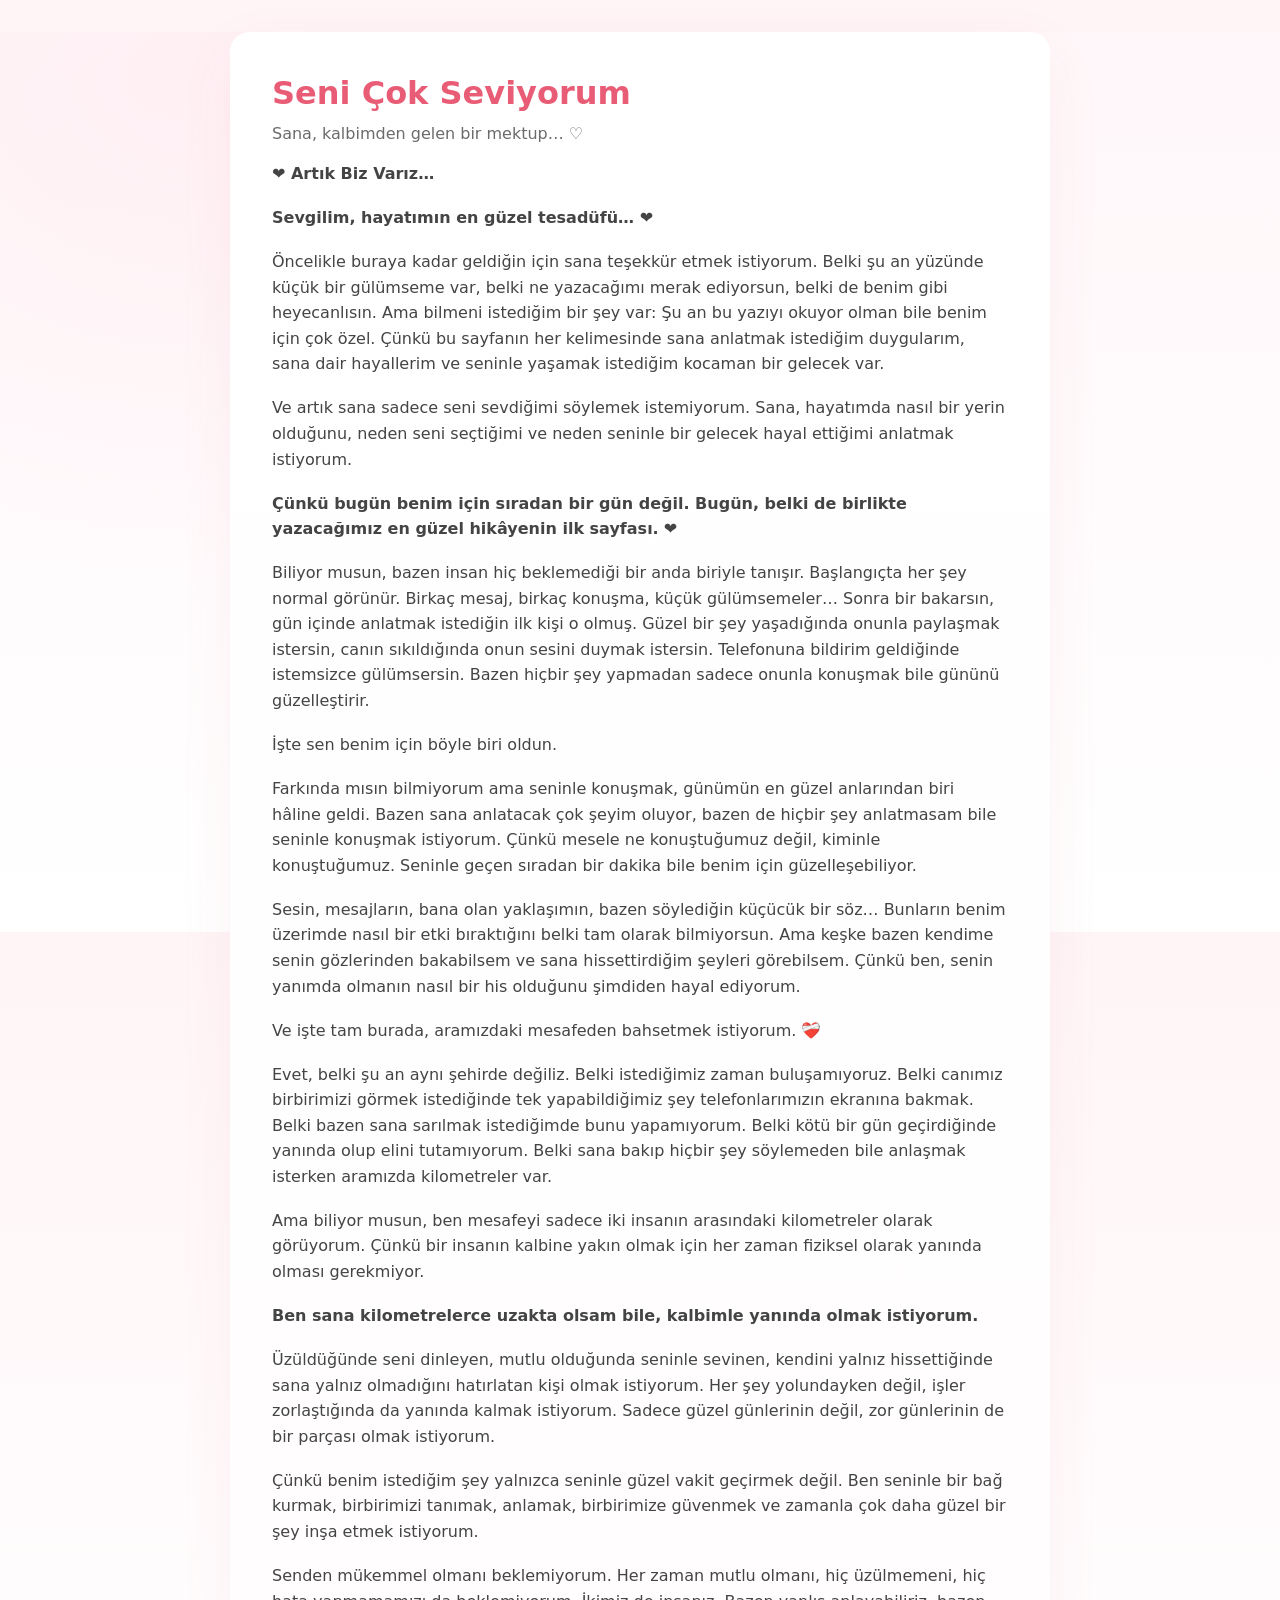
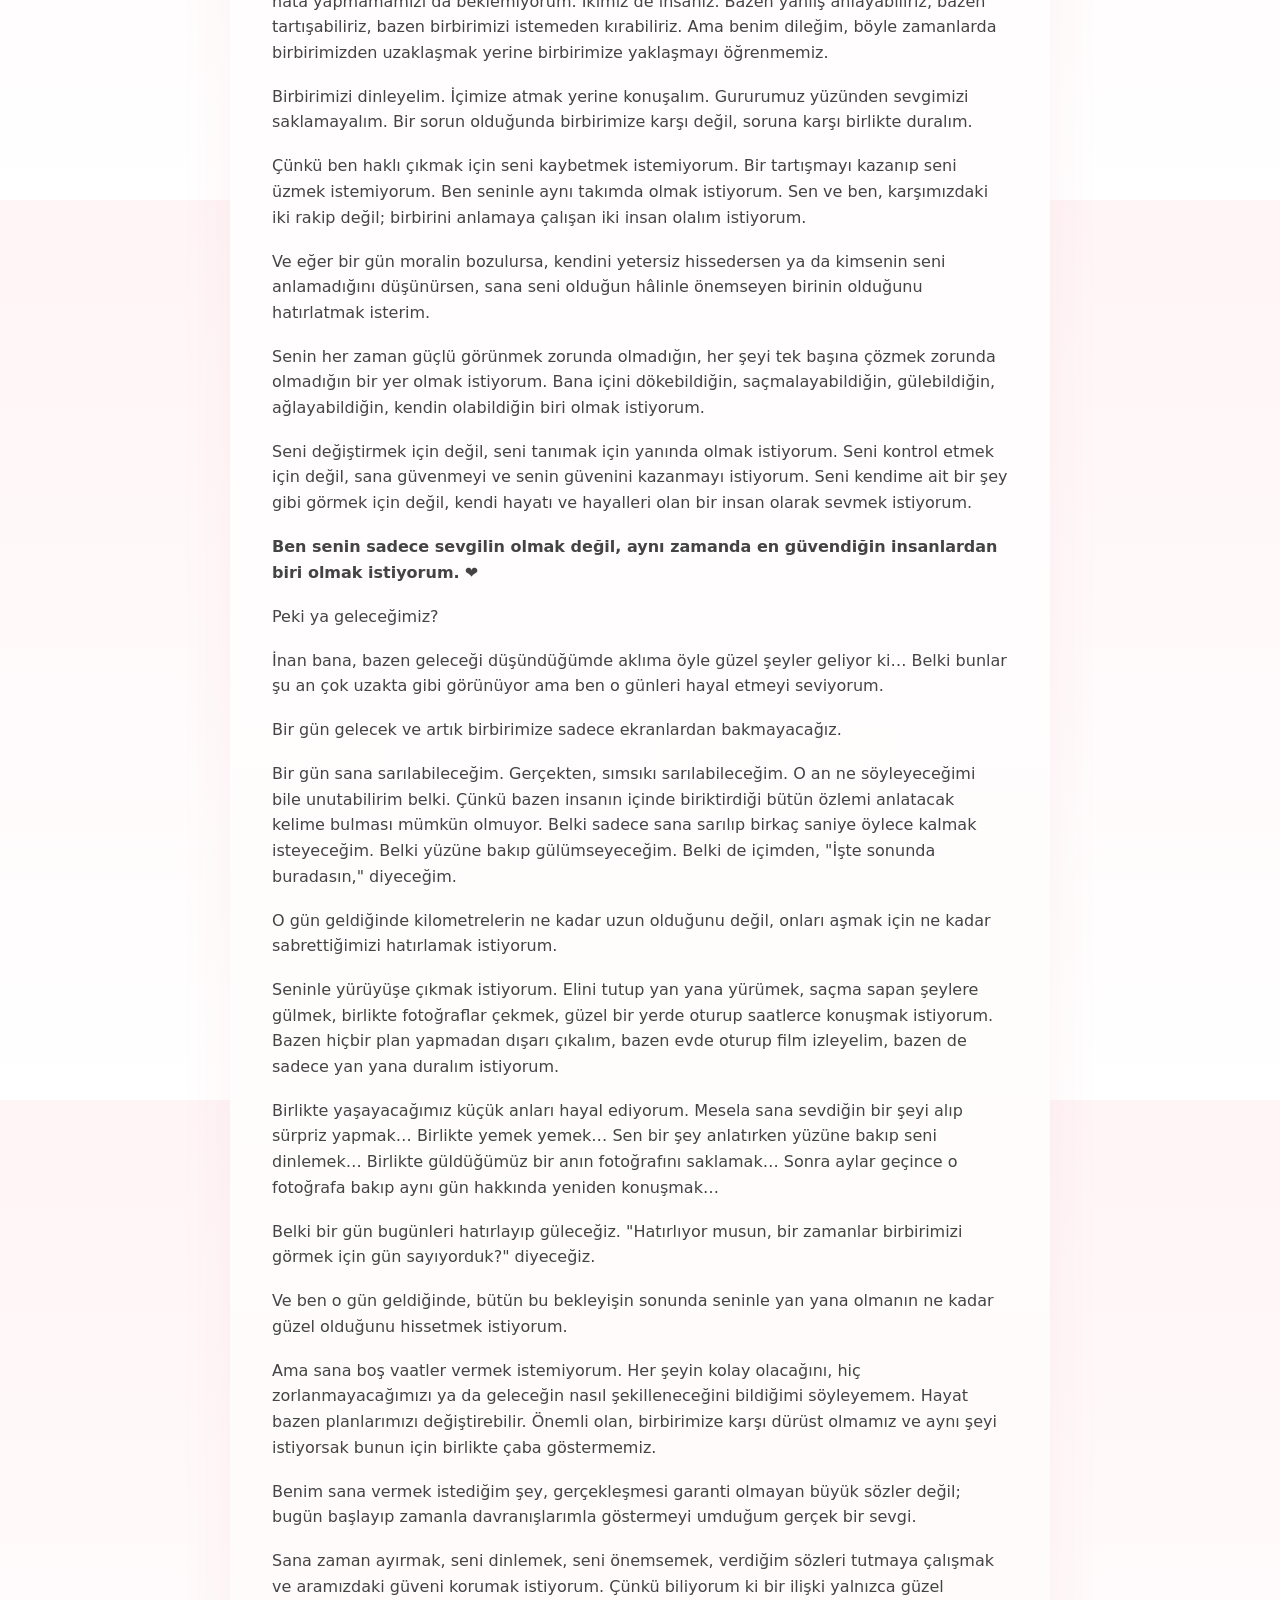
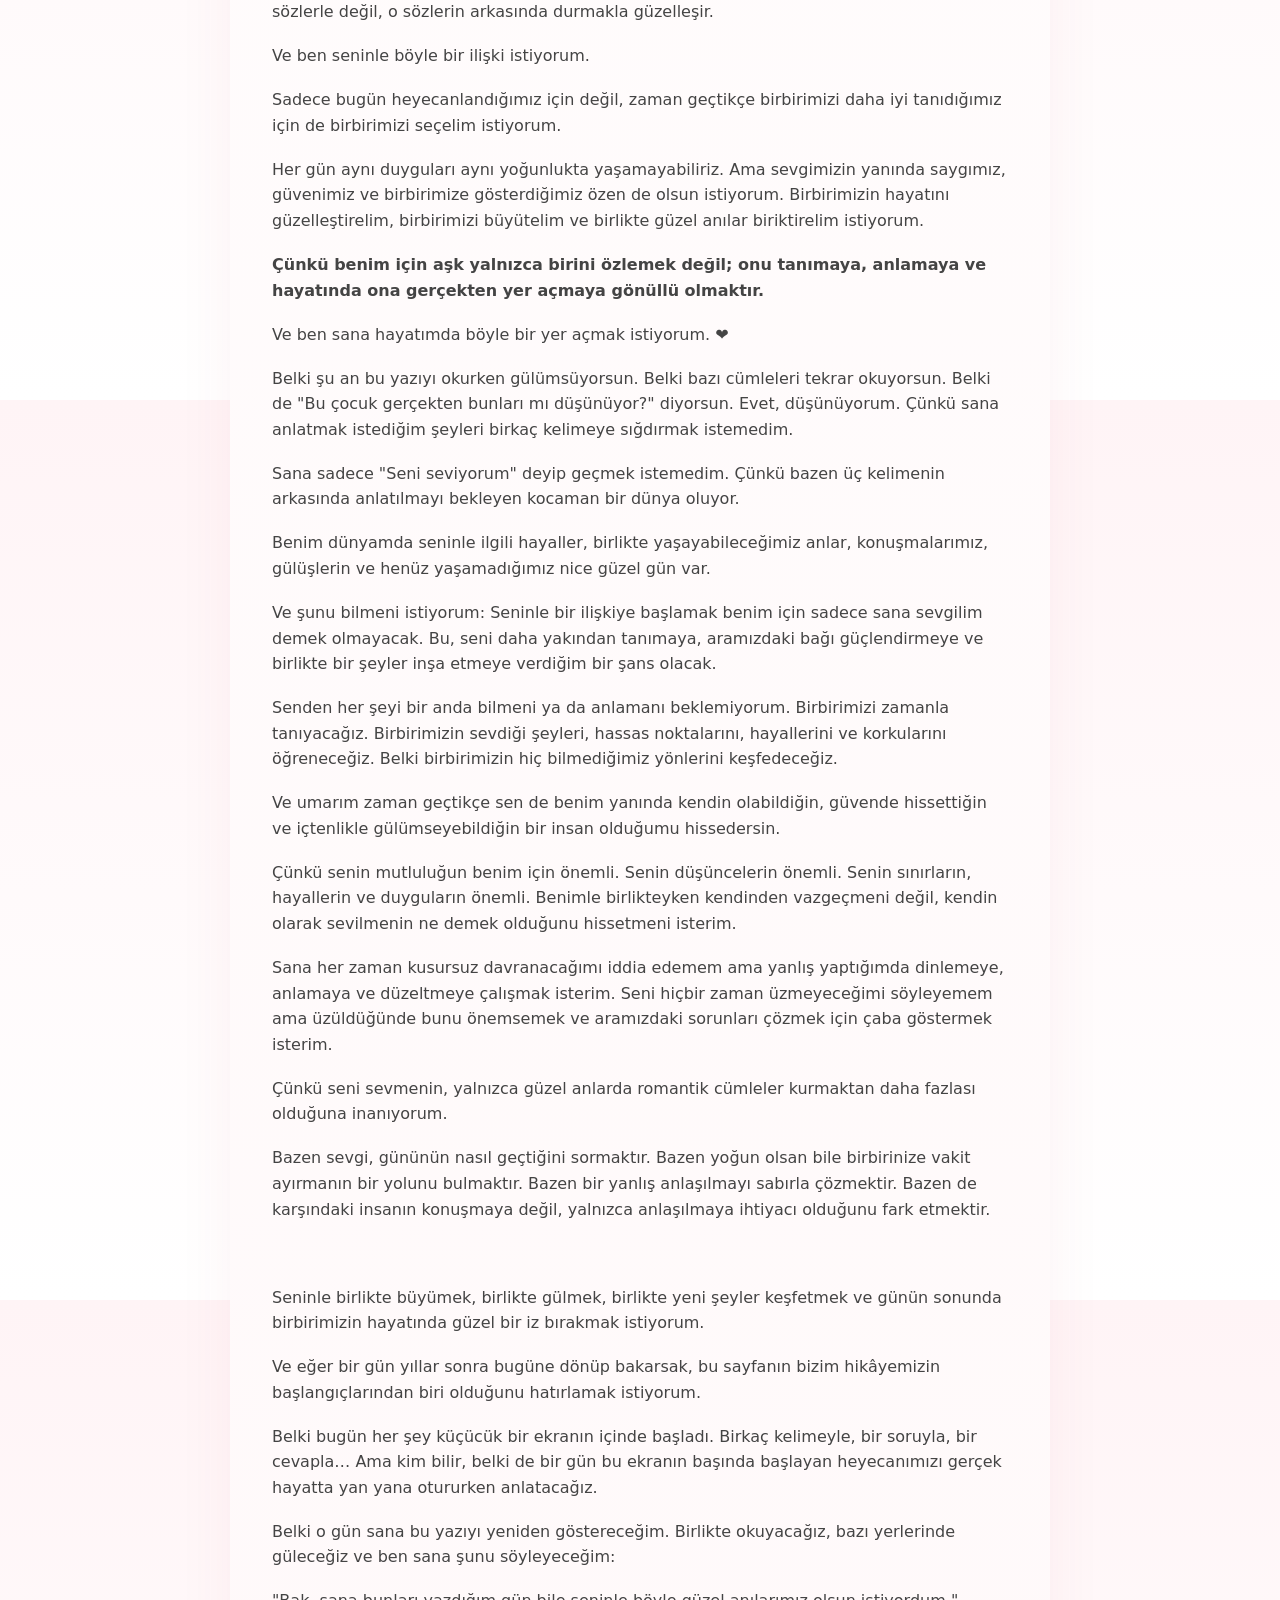
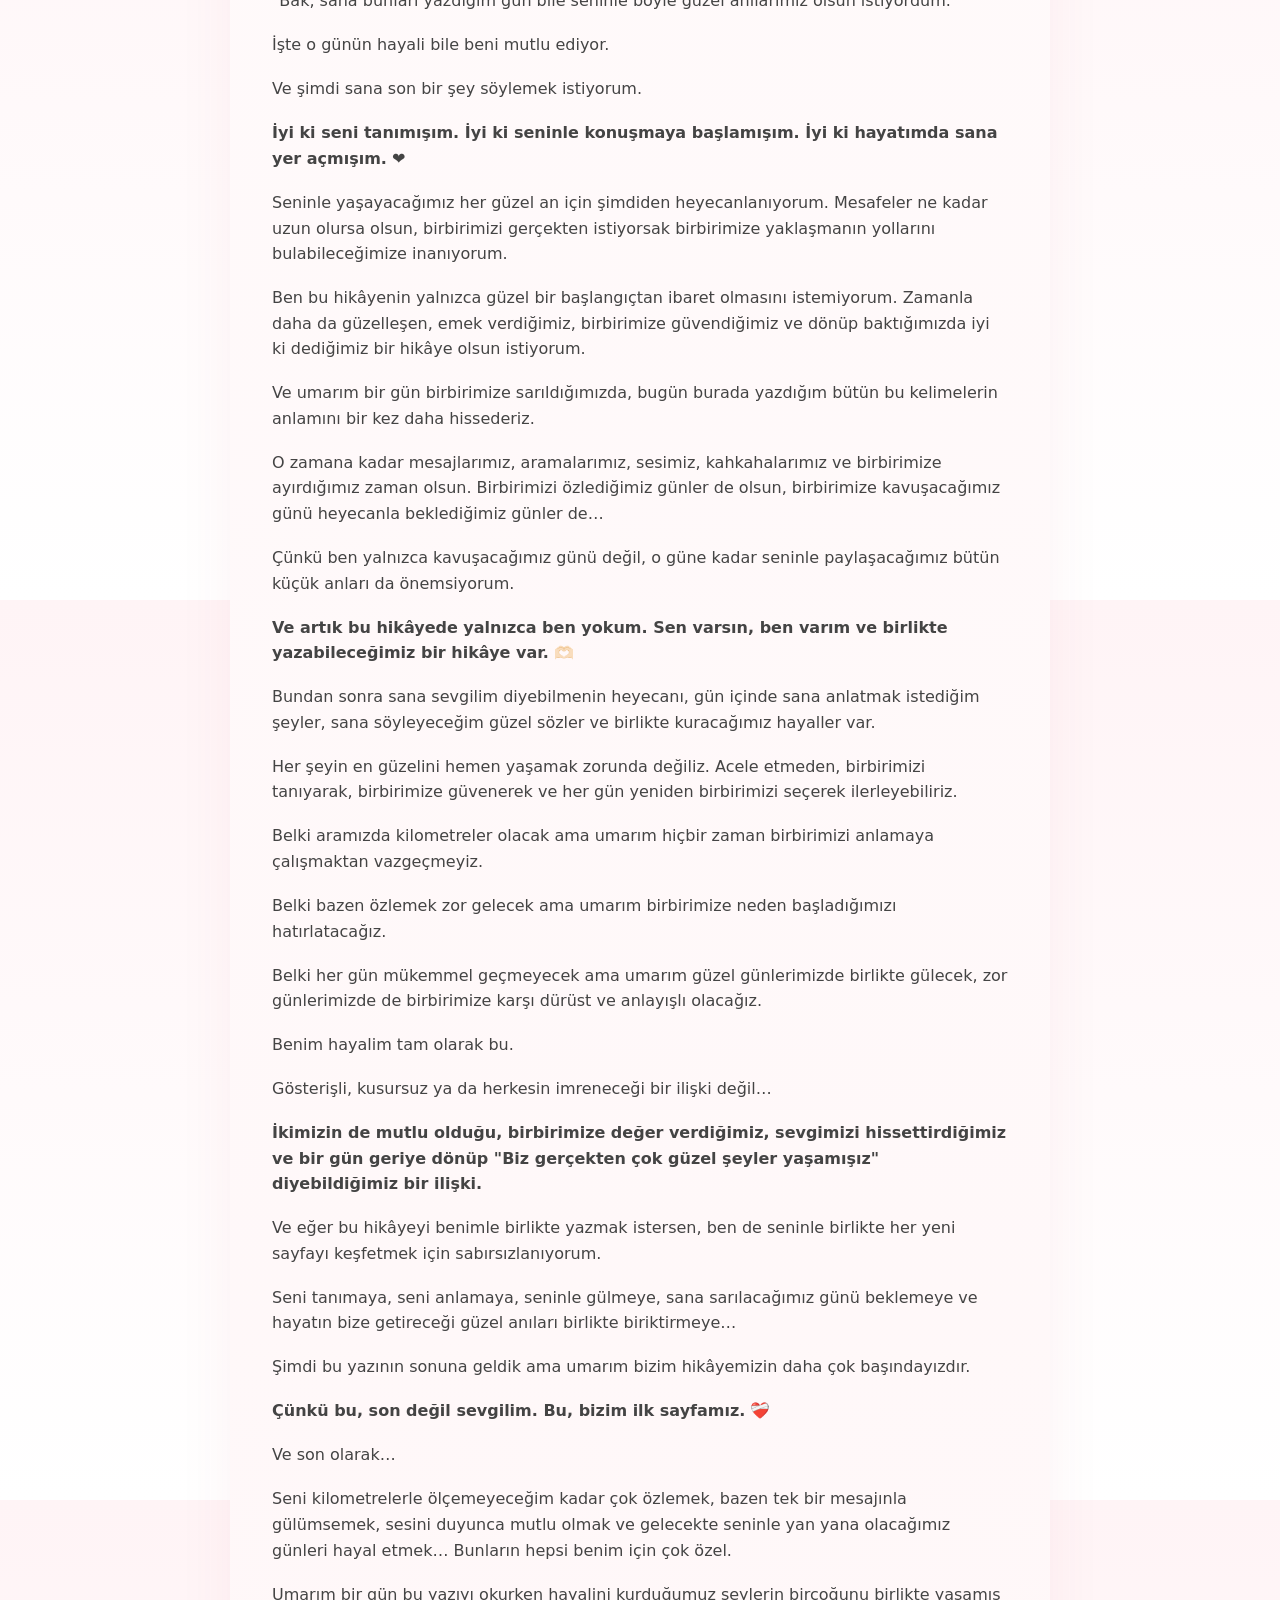
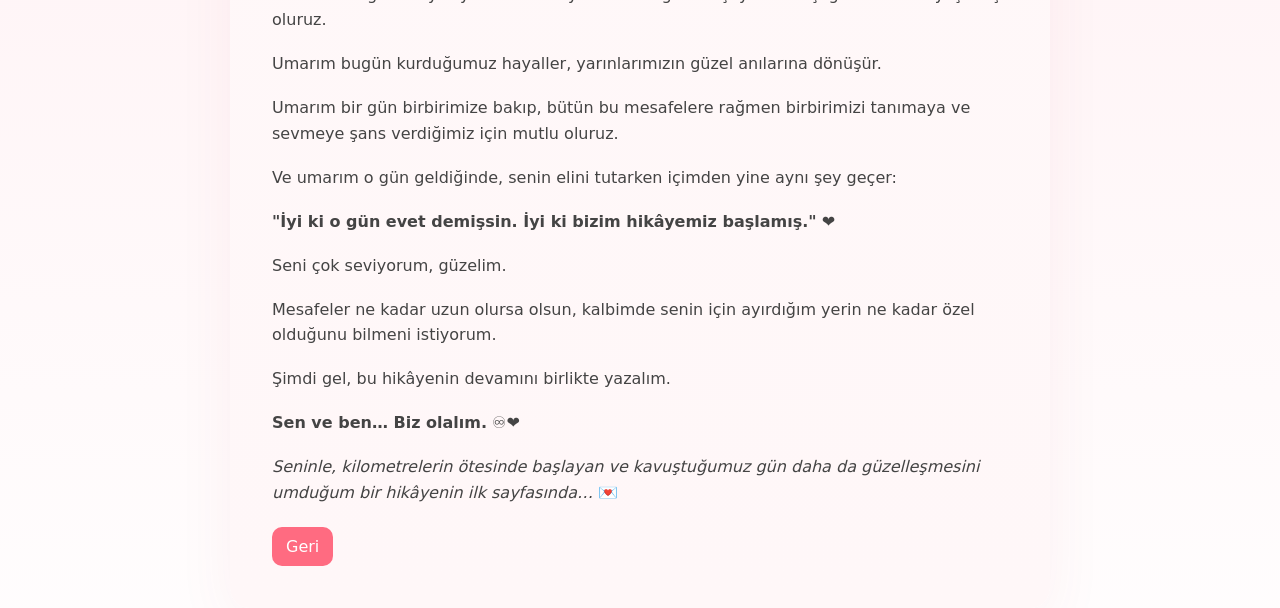
==== letter.html @ ad53dcbc "Site dosyasını ekle: letter.html" ====
<!doctype html>
<html lang="tr">
<head>
  <meta charset="utf-8">
  <meta name="viewport" content="width=device-width,initial-scale=1">
  <title>Seni Çok Seviyorum, Nur ❤️</title>
  <style>
    html,body{height:100%;margin:0;font-family:system-ui,-apple-system,Segoe UI,Roboto,'Helvetica Neue',Arial;background:linear-gradient(180deg,#fff4f6,#fff)}
    .wrap{max-width:820px;margin:40px auto;padding:32px;border-radius:16px;background:linear-gradient(180deg,#fff,#fff7f8);box-shadow:0 18px 60px rgba(209,62,86,0.06);color:#333}
    h1{margin:0 0 12px;color:#e85d75;font-size:32px}
    .subtitle{color:#6b6b6b;margin-bottom:18px}
    .content{line-height:1.6;color:#444}
    .actions{margin-top:22px}
    a.back{display:inline-block;background:#ff6b81;color:#fff;padding:10px 14px;border-radius:10px;text-decoration:none}
    .confetti-piece{position:fixed;width:10px;height:14px;will-change:transform,opacity;pointer-events:none;z-index:9999}
  
    *{box-sizing:border-box}
    body{overflow-x:hidden;background:radial-gradient(ellipse at 15% 5%,#fff0f4,transparent 42%),linear-gradient(180deg,#fff7f9,#fff)}
    .wrap{position:relative;z-index:1;width:min(100% - 2rem,820px);margin:32px auto;padding:clamp(22px,6vw,42px);border-radius:20px}
    .content p{margin:0 0 1.15rem}
    .content p.reveal{opacity:0;filter:blur(3px);transform:translateY(12px);transition:opacity .7s ease,filter .7s ease,transform .7s cubic-bezier(.2,.7,.2,1)}
    .content p.reveal.visible{opacity:1;filter:blur(0);transform:translateY(0)}
    .heart-field{position:fixed;z-index:0;inset:0;overflow:hidden;pointer-events:none}
    .floating-heart{position:absolute;bottom:-2rem;color:rgba(232,93,117,.28);line-height:1;animation:float-heart var(--duration,10s) linear forwards;will-change:transform,opacity}
    @keyframes float-heart{0%{opacity:0;transform:translate3d(0,0,0) rotate(-12deg) scale(.72)}12%{opacity:.8}82%{opacity:.62}100%{opacity:0;transform:translate3d(var(--drift,20px),-115vh,0) rotate(28deg) scale(1.15)}}
    @media(max-width:600px){.wrap{width:calc(100% - 1rem);margin:10px auto;padding:25px 18px;border-radius:15px}h1{font-size:clamp(25px,8vw,34px)}.content{line-height:1.78}.subtitle{line-height:1.6}}
    @media(prefers-reduced-motion:reduce){.floating-heart{display:none}.content p.reveal{opacity:1;filter:none;transform:none}}

  </style>
  <script>
    // small confetti on page load
    function spawnConfetti(){
      const colors = ['#ff6b81','#ff9aa2','#ffd6e0','#ffe6f0','#ffd1d9'];
      const count = 50;
      for(let i=0;i<count;i++){
        const el = document.createElement('div');
        el.className = 'confetti-piece';
        el.style.background = colors[Math.floor(Math.random()*colors.length)];
        el.style.left = Math.random()*100 + 'vw';
        el.style.top = (-10 - Math.random()*40) + 'vh';
        el.style.width = (6 + Math.random()*12)+'px';
        el.style.height = (8 + Math.random()*14)+'px';
        el.style.borderRadius = (Math.random()>0.5? '2px' : '50%');
        const dur = 900 + Math.random()*900;
        el.style.transition = 'transform '+(dur/1000)+'s linear, opacity 1s linear';
        document.body.appendChild(el);
        requestAnimationFrame(()=>{
          el.style.transform = `translateY(${110 + Math.random()*20}vh) rotate(${Math.random()*720}deg)`;
          el.style.opacity = '0';
        });
        setTimeout(()=>el.remove(), dur+900);
      }
    }
    window.addEventListener('load', spawnConfetti);
  </script>
</head>
<body>
  <div class="heart-field" id="heartField" aria-hidden="true"></div>
  <div class="wrap">
    <h1>Seni Çok Seviyorum</h1>
    <div class="subtitle">Sana, kalbimden gelen bir mektup… ♡</div>
    <div class="content" id="content">
      <p><strong>❤️ Artık Biz Varız…</strong></p>
      <p><strong>Sevgilim, hayatımın en güzel tesadüfü… ❤️</strong></p>

      <p>Öncelikle buraya kadar geldiğin için sana teşekkür etmek istiyorum. Belki şu an yüzünde küçük bir gülümseme var, belki ne yazacağımı merak ediyorsun, belki de benim gibi heyecanlısın. Ama bilmeni istediğim bir şey var: Şu an bu yazıyı okuyor olman bile benim için çok özel. Çünkü bu sayfanın her kelimesinde sana anlatmak istediğim duygularım, sana dair hayallerim ve seninle yaşamak istediğim kocaman bir gelecek var.</p>

      <p>Ve artık sana sadece seni sevdiğimi söylemek istemiyorum. Sana, hayatımda nasıl bir yerin olduğunu, neden seni seçtiğimi ve neden seninle bir gelecek hayal ettiğimi anlatmak istiyorum.</p>

      <p><strong>Çünkü bugün benim için sıradan bir gün değil. Bugün, belki de birlikte yazacağımız en güzel hikâyenin ilk sayfası.</strong> ❤️</p>

      <p>Biliyor musun, bazen insan hiç beklemediği bir anda biriyle tanışır. Başlangıçta her şey normal görünür. Birkaç mesaj, birkaç konuşma, küçük gülümsemeler… Sonra bir bakarsın, gün içinde anlatmak istediğin ilk kişi o olmuş. Güzel bir şey yaşadığında onunla paylaşmak istersin, canın sıkıldığında onun sesini duymak istersin. Telefonuna bildirim geldiğinde istemsizce gülümsersin. Bazen hiçbir şey yapmadan sadece onunla konuşmak bile gününü güzelleştirir.</p>

      <p>İşte sen benim için böyle biri oldun.</p>

      <p>Farkında mısın bilmiyorum ama seninle konuşmak, günümün en güzel anlarından biri hâline geldi. Bazen sana anlatacak çok şeyim oluyor, bazen de hiçbir şey anlatmasam bile seninle konuşmak istiyorum. Çünkü mesele ne konuştuğumuz değil, kiminle konuştuğumuz. Seninle geçen sıradan bir dakika bile benim için güzelleşebiliyor.</p>

      <p>Sesin, mesajların, bana olan yaklaşımın, bazen söylediğin küçücük bir söz… Bunların benim üzerimde nasıl bir etki bıraktığını belki tam olarak bilmiyorsun. Ama keşke bazen kendime senin gözlerinden bakabilsem ve sana hissettirdiğim şeyleri görebilsem. Çünkü ben, senin yanımda olmanın nasıl bir his olduğunu şimdiden hayal ediyorum.</p>

      <p>Ve işte tam burada, aramızdaki mesafeden bahsetmek istiyorum. ❤️‍🩹</p>

      <p>Evet, belki şu an aynı şehirde değiliz. Belki istediğimiz zaman buluşamıyoruz. Belki canımız birbirimizi görmek istediğinde tek yapabildiğimiz şey telefonlarımızın ekranına bakmak. Belki bazen sana sarılmak istediğimde bunu yapamıyorum. Belki kötü bir gün geçirdiğinde yanında olup elini tutamıyorum. Belki sana bakıp hiçbir şey söylemeden bile anlaşmak isterken aramızda kilometreler var.</p>

      <p>Ama biliyor musun, ben mesafeyi sadece iki insanın arasındaki kilometreler olarak görüyorum. Çünkü bir insanın kalbine yakın olmak için her zaman fiziksel olarak yanında olması gerekmiyor.</p>

      <p><strong>Ben sana kilometrelerce uzakta olsam bile, kalbimle yanında olmak istiyorum.</strong></p>

      <p>Üzüldüğünde seni dinleyen, mutlu olduğunda seninle sevinen, kendini yalnız hissettiğinde sana yalnız olmadığını hatırlatan kişi olmak istiyorum. Her şey yolundayken değil, işler zorlaştığında da yanında kalmak istiyorum. Sadece güzel günlerinin değil, zor günlerinin de bir parçası olmak istiyorum.</p>

      <p>Çünkü benim istediğim şey yalnızca seninle güzel vakit geçirmek değil. Ben seninle bir bağ kurmak, birbirimizi tanımak, anlamak, birbirimize güvenmek ve zamanla çok daha güzel bir şey inşa etmek istiyorum.</p>

      <p>Senden mükemmel olmanı beklemiyorum. Her zaman mutlu olmanı, hiç üzülmemeni, hiç hata yapmamamızı da beklemiyorum. İkimiz de insanız. Bazen yanlış anlayabiliriz, bazen tartışabiliriz, bazen birbirimizi istemeden kırabiliriz. Ama benim dileğim, böyle zamanlarda birbirimizden uzaklaşmak yerine birbirimize yaklaşmayı öğrenmemiz.</p>

      <p>Birbirimizi dinleyelim. İçimize atmak yerine konuşalım. Gururumuz yüzünden sevgimizi saklamayalım. Bir sorun olduğunda birbirimize karşı değil, soruna karşı birlikte duralım.</p>

      <p>Çünkü ben haklı çıkmak için seni kaybetmek istemiyorum. Bir tartışmayı kazanıp seni üzmek istemiyorum. Ben seninle aynı takımda olmak istiyorum. Sen ve ben, karşımızdaki iki rakip değil; birbirini anlamaya çalışan iki insan olalım istiyorum.</p>

      <p>Ve eğer bir gün moralin bozulursa, kendini yetersiz hissedersen ya da kimsenin seni anlamadığını düşünürsen, sana seni olduğun hâlinle önemseyen birinin olduğunu hatırlatmak isterim.</p>

      <p>Senin her zaman güçlü görünmek zorunda olmadığın, her şeyi tek başına çözmek zorunda olmadığın bir yer olmak istiyorum. Bana içini dökebildiğin, saçmalayabildiğin, gülebildiğin, ağlayabildiğin, kendin olabildiğin biri olmak istiyorum.</p>

      <p>Seni değiştirmek için değil, seni tanımak için yanında olmak istiyorum. Seni kontrol etmek için değil, sana güvenmeyi ve senin güvenini kazanmayı istiyorum. Seni kendime ait bir şey gibi görmek için değil, kendi hayatı ve hayalleri olan bir insan olarak sevmek istiyorum.</p>

      <p><strong>Ben senin sadece sevgilin olmak değil, aynı zamanda en güvendiğin insanlardan biri olmak istiyorum.</strong> ❤️</p>

      <p>Peki ya geleceğimiz?</p>

      <p>İnan bana, bazen geleceği düşündüğümde aklıma öyle güzel şeyler geliyor ki… Belki bunlar şu an çok uzakta gibi görünüyor ama ben o günleri hayal etmeyi seviyorum.</p>

      <p>Bir gün gelecek ve artık birbirimize sadece ekranlardan bakmayacağız.</p>

      <p>Bir gün sana sarılabileceğim. Gerçekten, sımsıkı sarılabileceğim. O an ne söyleyeceğimi bile unutabilirim belki. Çünkü bazen insanın içinde biriktirdiği bütün özlemi anlatacak kelime bulması mümkün olmuyor. Belki sadece sana sarılıp birkaç saniye öylece kalmak isteyeceğim. Belki yüzüne bakıp gülümseyeceğim. Belki de içimden, "İşte sonunda buradasın," diyeceğim.</p>

      <p>O gün geldiğinde kilometrelerin ne kadar uzun olduğunu değil, onları aşmak için ne kadar sabrettiğimizi hatırlamak istiyorum.</p>

      <p>Seninle yürüyüşe çıkmak istiyorum. Elini tutup yan yana yürümek, saçma sapan şeylere gülmek, birlikte fotoğraflar çekmek, güzel bir yerde oturup saatlerce konuşmak istiyorum. Bazen hiçbir plan yapmadan dışarı çıkalım, bazen evde oturup film izleyelim, bazen de sadece yan yana duralım istiyorum.</p>

      <p>Birlikte yaşayacağımız küçük anları hayal ediyorum. Mesela sana sevdiğin bir şeyi alıp sürpriz yapmak… Birlikte yemek yemek… Sen bir şey anlatırken yüzüne bakıp seni dinlemek… Birlikte güldüğümüz bir anın fotoğrafını saklamak… Sonra aylar geçince o fotoğrafa bakıp aynı gün hakkında yeniden konuşmak…</p>

      <p>Belki bir gün bugünleri hatırlayıp güleceğiz. "Hatırlıyor musun, bir zamanlar birbirimizi görmek için gün sayıyorduk?" diyeceğiz.</p>

      <p>Ve ben o gün geldiğinde, bütün bu bekleyişin sonunda seninle yan yana olmanın ne kadar güzel olduğunu hissetmek istiyorum.</p>

      <p>Ama sana boş vaatler vermek istemiyorum. Her şeyin kolay olacağını, hiç zorlanmayacağımızı ya da geleceğin nasıl şekilleneceğini bildiğimi söyleyemem. Hayat bazen planlarımızı değiştirebilir. Önemli olan, birbirimize karşı dürüst olmamız ve aynı şeyi istiyorsak bunun için birlikte çaba göstermemiz.</p>

      <p>Benim sana vermek istediğim şey, gerçekleşmesi garanti olmayan büyük sözler değil; bugün başlayıp zamanla davranışlarımla göstermeyi umduğum gerçek bir sevgi.</p>

      <p>Sana zaman ayırmak, seni dinlemek, seni önemsemek, verdiğim sözleri tutmaya çalışmak ve aramızdaki güveni korumak istiyorum. Çünkü biliyorum ki bir ilişki yalnızca güzel sözlerle değil, o sözlerin arkasında durmakla güzelleşir.</p>

      <p>Ve ben seninle böyle bir ilişki istiyorum.</p>

      <p>Sadece bugün heyecanlandığımız için değil, zaman geçtikçe birbirimizi daha iyi tanıdığımız için de birbirimizi seçelim istiyorum.</p>

      <p>Her gün aynı duyguları aynı yoğunlukta yaşamayabiliriz. Ama sevgimizin yanında saygımız, güvenimiz ve birbirimize gösterdiğimiz özen de olsun istiyorum. Birbirimizin hayatını güzelleştirelim, birbirimizi büyütelim ve birlikte güzel anılar biriktirelim istiyorum.</p>

      <p><strong>Çünkü benim için aşk yalnızca birini özlemek değil; onu tanımaya, anlamaya ve hayatında ona gerçekten yer açmaya gönüllü olmaktır.</strong></p>

      <p>Ve ben sana hayatımda böyle bir yer açmak istiyorum. ❤️</p>

      <p>Belki şu an bu yazıyı okurken gülümsüyorsun. Belki bazı cümleleri tekrar okuyorsun. Belki de "Bu çocuk gerçekten bunları mı düşünüyor?" diyorsun. Evet, düşünüyorum. Çünkü sana anlatmak istediğim şeyleri birkaç kelimeye sığdırmak istemedim.</p>

      <p>Sana sadece "Seni seviyorum" deyip geçmek istemedim. Çünkü bazen üç kelimenin arkasında anlatılmayı bekleyen kocaman bir dünya oluyor.</p>

      <p>Benim dünyamda seninle ilgili hayaller, birlikte yaşayabileceğimiz anlar, konuşmalarımız, gülüşlerin ve henüz yaşamadığımız nice güzel gün var.</p>

      <p>Ve şunu bilmeni istiyorum: Seninle bir ilişkiye başlamak benim için sadece sana sevgilim demek olmayacak. Bu, seni daha yakından tanımaya, aramızdaki bağı güçlendirmeye ve birlikte bir şeyler inşa etmeye verdiğim bir şans olacak.</p>

      <p>Senden her şeyi bir anda bilmeni ya da anlamanı beklemiyorum. Birbirimizi zamanla tanıyacağız. Birbirimizin sevdiği şeyleri, hassas noktalarını, hayallerini ve korkularını öğreneceğiz. Belki birbirimizin hiç bilmediğimiz yönlerini keşfedeceğiz.</p>

      <p>Ve umarım zaman geçtikçe sen de benim yanında kendin olabildiğin, güvende hissettiğin ve içtenlikle gülümseyebildiğin bir insan olduğumu hissedersin.</p>

      <p>Çünkü senin mutluluğun benim için önemli. Senin düşüncelerin önemli. Senin sınırların, hayallerin ve duyguların önemli. Benimle birlikteyken kendinden vazgeçmeni değil, kendin olarak sevilmenin ne demek olduğunu hissetmeni isterim.</p>

      <p>Sana her zaman kusursuz davranacağımı iddia edemem ama yanlış yaptığımda dinlemeye, anlamaya ve düzeltmeye çalışmak isterim. Seni hiçbir zaman üzmeyeceğimi söyleyemem ama üzüldüğünde bunu önemsemek ve aramızdaki sorunları çözmek için çaba göstermek isterim.</p>

      <p>Çünkü seni sevmenin, yalnızca güzel anlarda romantik cümleler kurmaktan daha fazlası olduğuna inanıyorum.</p>

      <p>Bazen sevgi, gününün nasıl geçtiğini sormaktır. Bazen yoğun olsan bile birbirinize vakit ayırmanın bir yolunu bulmaktır. Bazen bir yanlış anlaşılmayı sabırla çözmektir. Bazen de karşındaki insanın konuşmaya değil, yalnızca anlaşılmaya ihtiyacı olduğunu fark etmektir.</p>

      <p>Ben seninle bunları öğrenmek istiyorum.</p>

      <p>Seninle birlikte büyümek, birlikte gülmek, birlikte yeni şeyler keşfetmek ve günün sonunda birbirimizin hayatında güzel bir iz bırakmak istiyorum.</p>

      <p>Ve eğer bir gün yıllar sonra bugüne dönüp bakarsak, bu sayfanın bizim hikâyemizin başlangıçlarından biri olduğunu hatırlamak istiyorum.</p>

      <p>Belki bugün her şey küçücük bir ekranın içinde başladı. Birkaç kelimeyle, bir soruyla, bir cevapla… Ama kim bilir, belki de bir gün bu ekranın başında başlayan heyecanımızı gerçek hayatta yan yana otururken anlatacağız.</p>

      <p>Belki o gün sana bu yazıyı yeniden göstereceğim. Birlikte okuyacağız, bazı yerlerinde güleceğiz ve ben sana şunu söyleyeceğim:</p>

      <p>"Bak, sana bunları yazdığım gün bile seninle böyle güzel anılarımız olsun istiyordum."</p>

      <p>İşte o günün hayali bile beni mutlu ediyor.</p>

      <p>Ve şimdi sana son bir şey söylemek istiyorum.</p>

      <p><strong>İyi ki seni tanımışım. İyi ki seninle konuşmaya başlamışım. İyi ki hayatımda sana yer açmışım.</strong> ❤️</p>

      <p>Seninle yaşayacağımız her güzel an için şimdiden heyecanlanıyorum. Mesafeler ne kadar uzun olursa olsun, birbirimizi gerçekten istiyorsak birbirimize yaklaşmanın yollarını bulabileceğimize inanıyorum.</p>

      <p>Ben bu hikâyenin yalnızca güzel bir başlangıçtan ibaret olmasını istemiyorum. Zamanla daha da güzelleşen, emek verdiğimiz, birbirimize güvendiğimiz ve dönüp baktığımızda iyi ki dediğimiz bir hikâye olsun istiyorum.</p>

      <p>Ve umarım bir gün birbirimize sarıldığımızda, bugün burada yazdığım bütün bu kelimelerin anlamını bir kez daha hissederiz.</p>

      <p>O zamana kadar mesajlarımız, aramalarımız, sesimiz, kahkahalarımız ve birbirimize ayırdığımız zaman olsun. Birbirimizi özlediğimiz günler de olsun, birbirimize kavuşacağımız günü heyecanla beklediğimiz günler de…</p>

      <p>Çünkü ben yalnızca kavuşacağımız günü değil, o güne kadar seninle paylaşacağımız bütün küçük anları da önemsiyorum.</p>

      <p><strong>Ve artık bu hikâyede yalnızca ben yokum. Sen varsın, ben varım ve birlikte yazabileceğimiz bir hikâye var.</strong> 🫶🏻</p>

      <p>Bundan sonra sana sevgilim diyebilmenin heyecanı, gün içinde sana anlatmak istediğim şeyler, sana söyleyeceğim güzel sözler ve birlikte kuracağımız hayaller var.</p>

      <p>Her şeyin en güzelini hemen yaşamak zorunda değiliz. Acele etmeden, birbirimizi tanıyarak, birbirimize güvenerek ve her gün yeniden birbirimizi seçerek ilerleyebiliriz.</p>

      <p>Belki aramızda kilometreler olacak ama umarım hiçbir zaman birbirimizi anlamaya çalışmaktan vazgeçmeyiz.</p>

      <p>Belki bazen özlemek zor gelecek ama umarım birbirimize neden başladığımızı hatırlatacağız.</p>

      <p>Belki her gün mükemmel geçmeyecek ama umarım güzel günlerimizde birlikte gülecek, zor günlerimizde de birbirimize karşı dürüst ve anlayışlı olacağız.</p>

      <p>Benim hayalim tam olarak bu.</p>

      <p>Gösterişli, kusursuz ya da herkesin imreneceği bir ilişki değil…</p>

      <p><strong>İkimizin de mutlu olduğu, birbirimize değer verdiğimiz, sevgimizi hissettirdiğimiz ve bir gün geriye dönüp "Biz gerçekten çok güzel şeyler yaşamışız" diyebildiğimiz bir ilişki.</strong></p>

      <p>Ve eğer bu hikâyeyi benimle birlikte yazmak istersen, ben de seninle birlikte her yeni sayfayı keşfetmek için sabırsızlanıyorum.</p>

      <p>Seni tanımaya, seni anlamaya, seninle gülmeye, sana sarılacağımız günü beklemeye ve hayatın bize getireceği güzel anıları birlikte biriktirmeye…</p>

      <p>Şimdi bu yazının sonuna geldik ama umarım bizim hikâyemizin daha çok başındayızdır.</p>

      <p><strong>Çünkü bu, son değil sevgilim. Bu, bizim ilk sayfamız.</strong> ❤️‍🩹</p>

      <p>Ve son olarak…</p>

      <p>Seni kilometrelerle ölçemeyeceğim kadar çok özlemek, bazen tek bir mesajınla gülümsemek, sesini duyunca mutlu olmak ve gelecekte seninle yan yana olacağımız günleri hayal etmek… Bunların hepsi benim için çok özel.</p>

      <p>Umarım bir gün bu yazıyı okurken hayalini kurduğumuz şeylerin birçoğunu birlikte yaşamış oluruz.</p>

      <p>Umarım bugün kurduğumuz hayaller, yarınlarımızın güzel anılarına dönüşür.</p>

      <p>Umarım bir gün birbirimize bakıp, bütün bu mesafelere rağmen birbirimizi tanımaya ve sevmeye şans verdiğimiz için mutlu oluruz.</p>

      <p>Ve umarım o gün geldiğinde, senin elini tutarken içimden yine aynı şey geçer:</p>

      <p><strong>"İyi ki o gün evet demişsin. İyi ki bizim hikâyemiz başlamış."</strong> ❤️</p>

      <p>Seni çok seviyorum, güzelim.</p>

      <p>Mesafeler ne kadar uzun olursa olsun, kalbimde senin için ayırdığım yerin ne kadar özel olduğunu bilmeni istiyorum.</p>

      <p>Şimdi gel, bu hikâyenin devamını birlikte yazalım.</p>

      <p><strong>Sen ve ben… Biz olalım.</strong> ♾️❤️</p>

      <p><em>Seninle, kilometrelerin ötesinde başlayan ve kavuştuğumuz gün daha da güzelleşmesini umduğum bir hikâyenin ilk sayfasında…</em> 💌</p>
    </div>
    <div class="actions">
      <a class="back" href="index.html">Geri</a>
    </div>
  </div>

  <script>
    (() => {
      const paragraphs = document.querySelectorAll(".content p");
      if ("IntersectionObserver" in window && !window.matchMedia("(prefers-reduced-motion: reduce)").matches) {
        const observer = new IntersectionObserver((entries, currentObserver) => {
          entries.forEach((entry) => {
            if (entry.isIntersecting) {
              entry.target.classList.add("visible");
              currentObserver.unobserve(entry.target);
            }
          });
        }, {rootMargin:"0px 0px -6% 0px",threshold:.05});
        paragraphs.forEach((paragraph,index) => {
          paragraph.classList.add("reveal");
          paragraph.style.transitionDelay = Math.min(index*25,150) + "ms";
          observer.observe(paragraph);
        });
      }
      const field = document.getElementById("heartField");
      if (!field || window.matchMedia("(prefers-reduced-motion: reduce)").matches) return;
      const addHeart = () => {
        const heart = document.createElement("span");
        heart.className = "floating-heart";
        heart.textContent = Math.random() > .7 ? "♡" : "♥";
        heart.style.left = (Math.random()*100) + "%";
        heart.style.fontSize = (12 + Math.random()*18) + "px";
        heart.style.setProperty("--duration",(8 + Math.random()*7) + "s");
        heart.style.setProperty("--drift",Math.round(Math.random()*90-45) + "px");
        field.append(heart);
        window.setTimeout(() => heart.remove(),16000);
      };
      const timer = window.setInterval(addHeart,720);
      window.addEventListener("pagehide",() => window.clearInterval(timer),{once:true});
    })();
  </script>

</body>
</html>
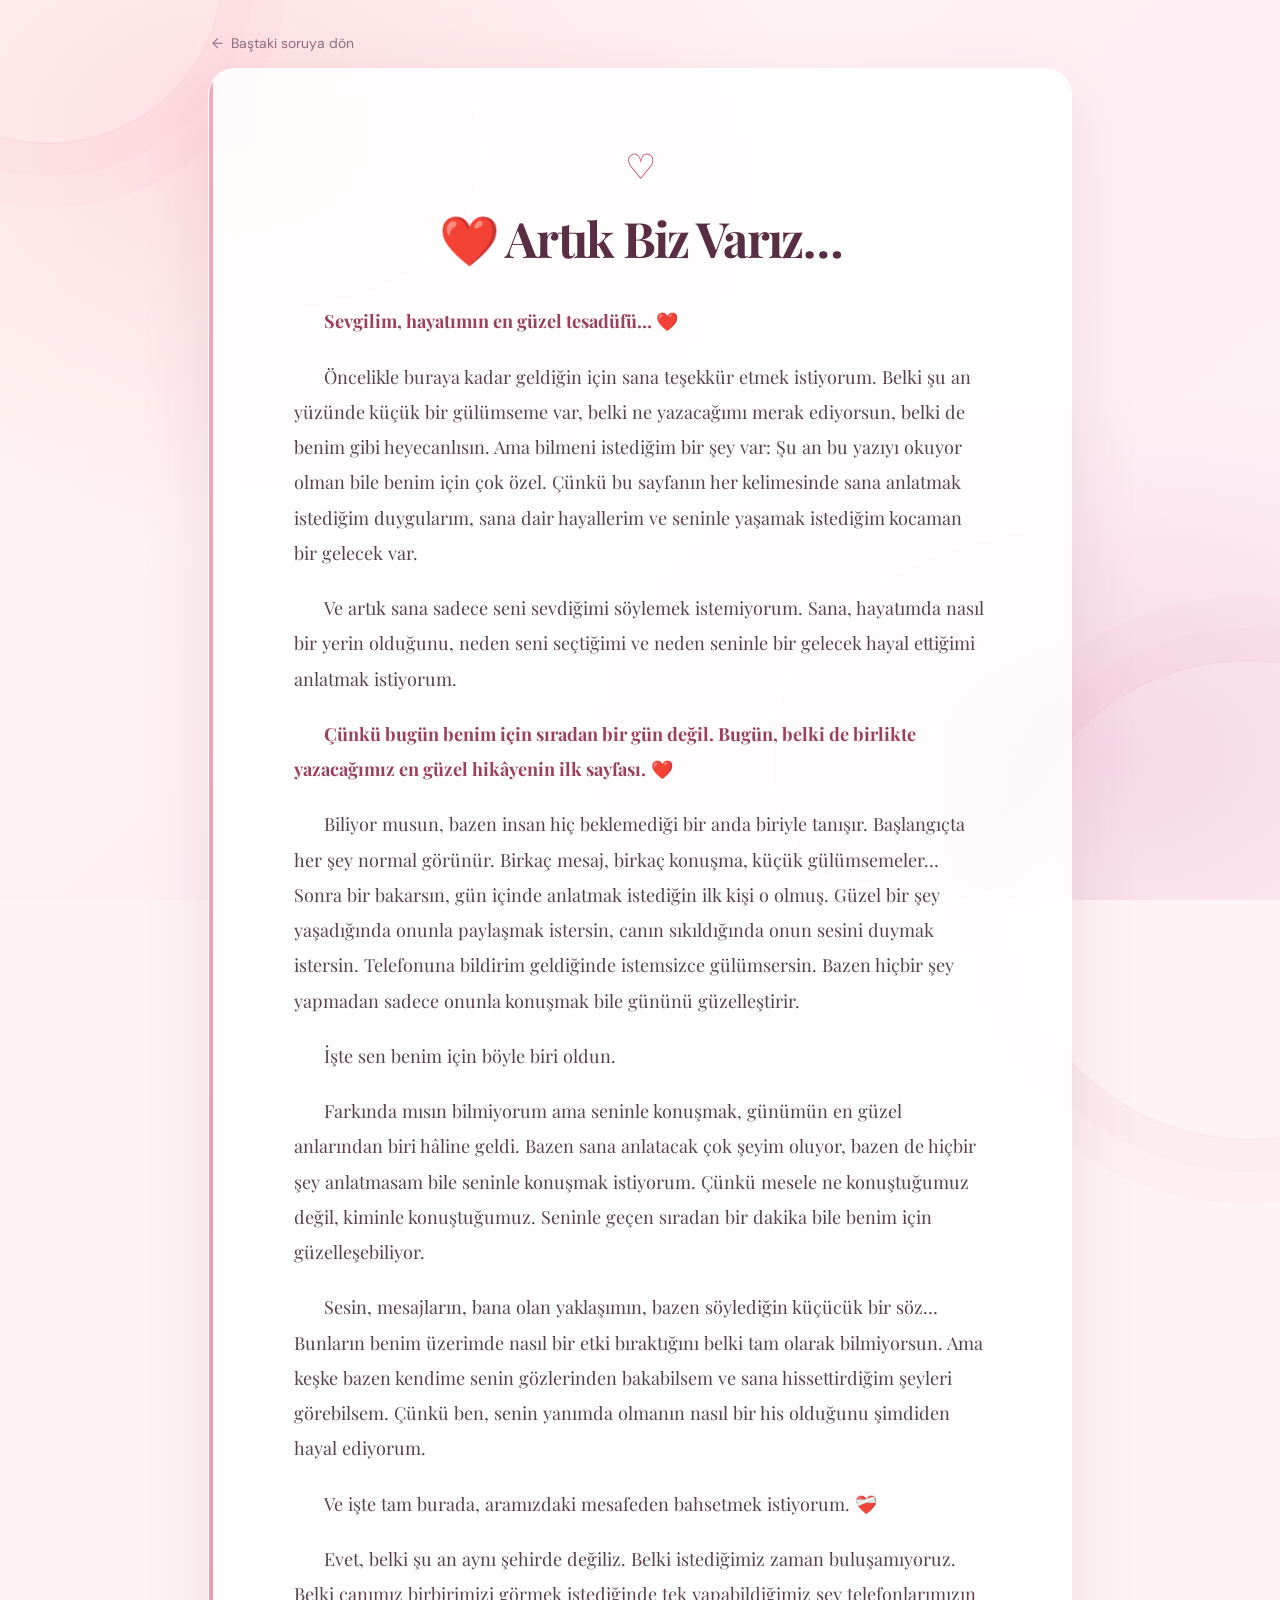
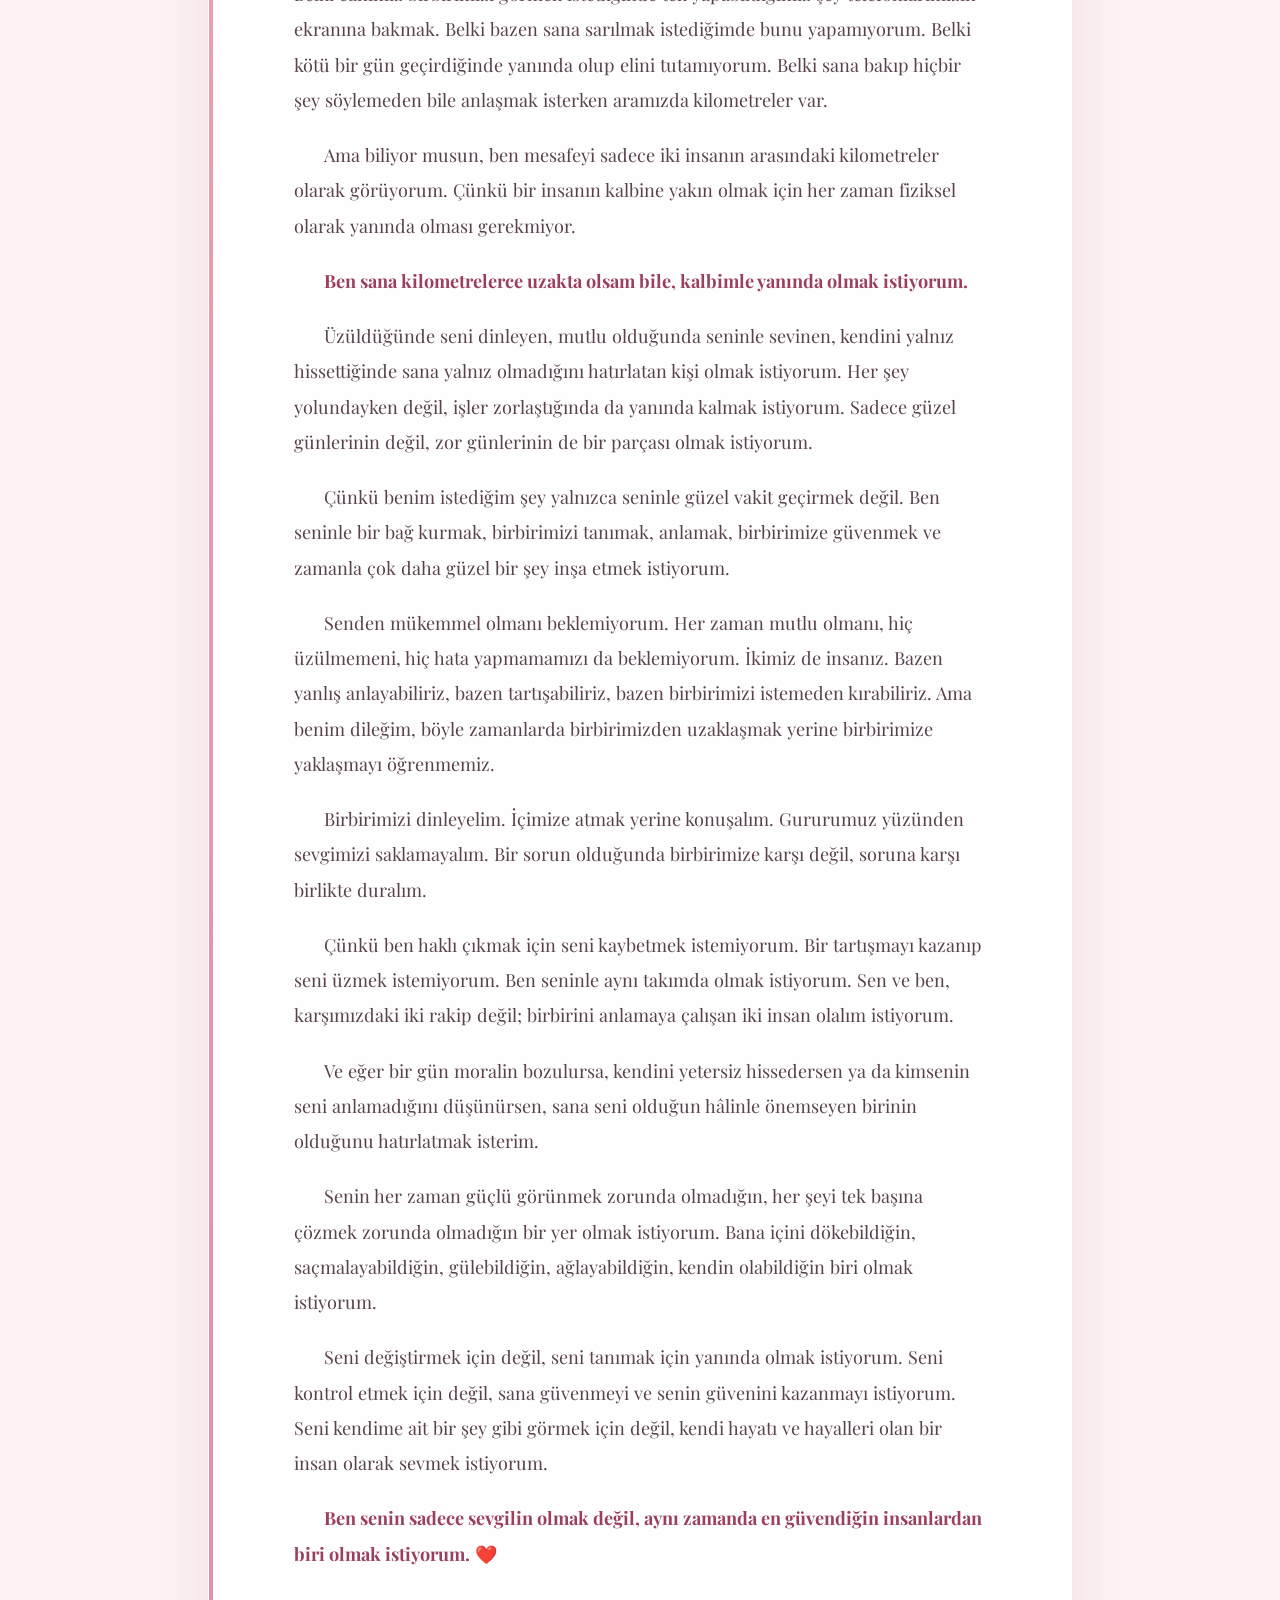
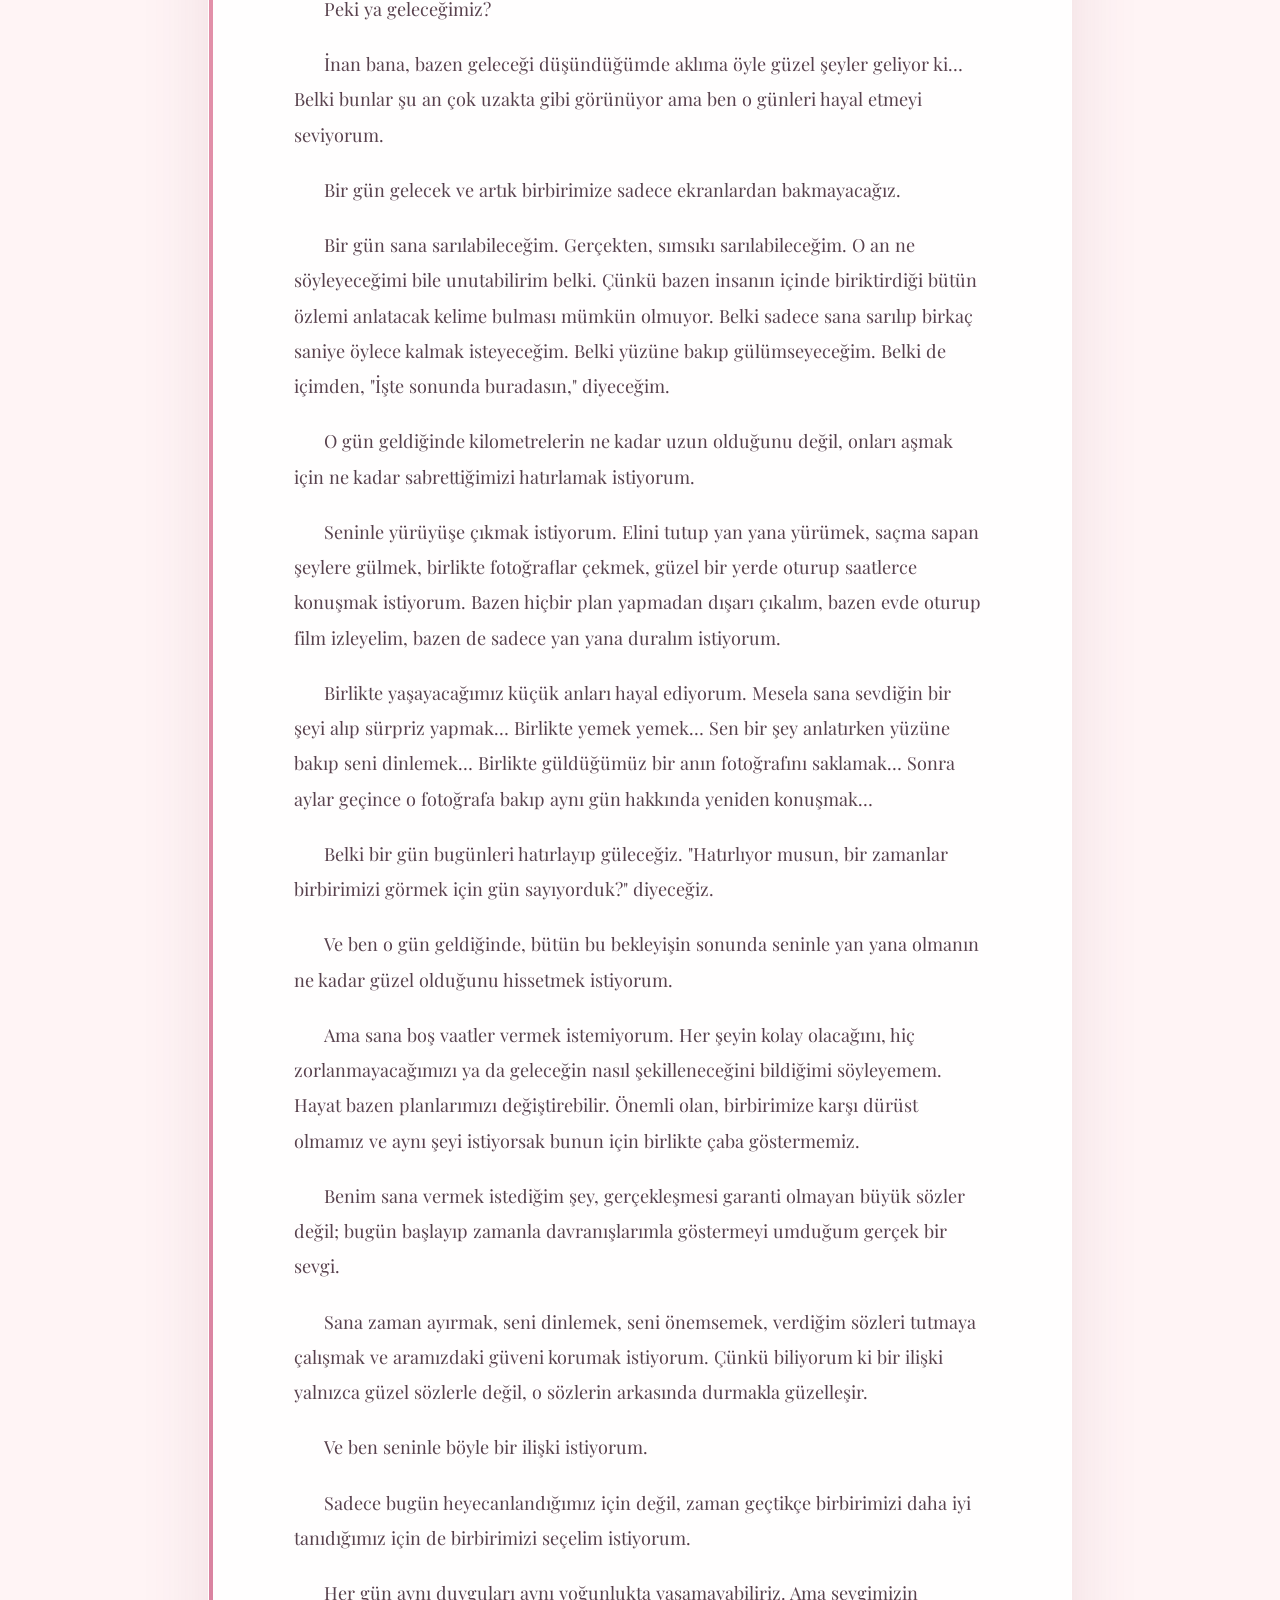
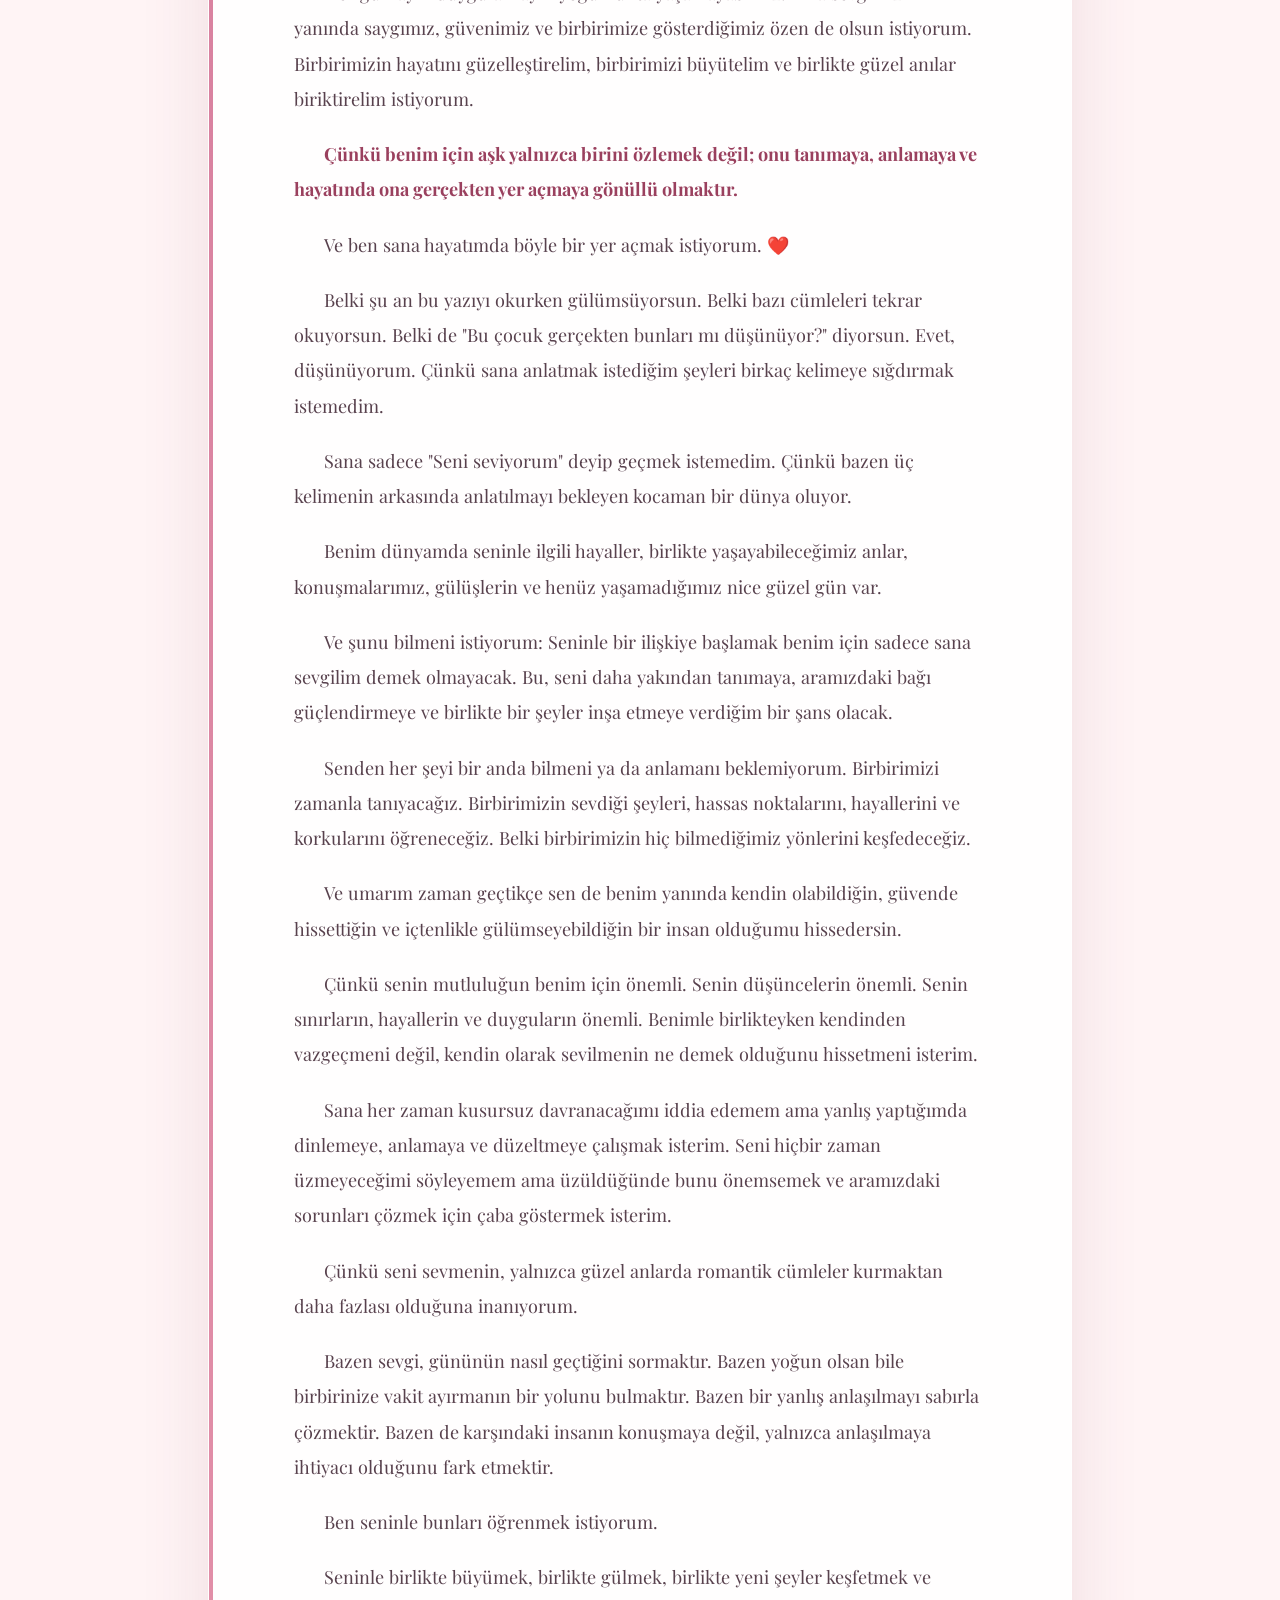
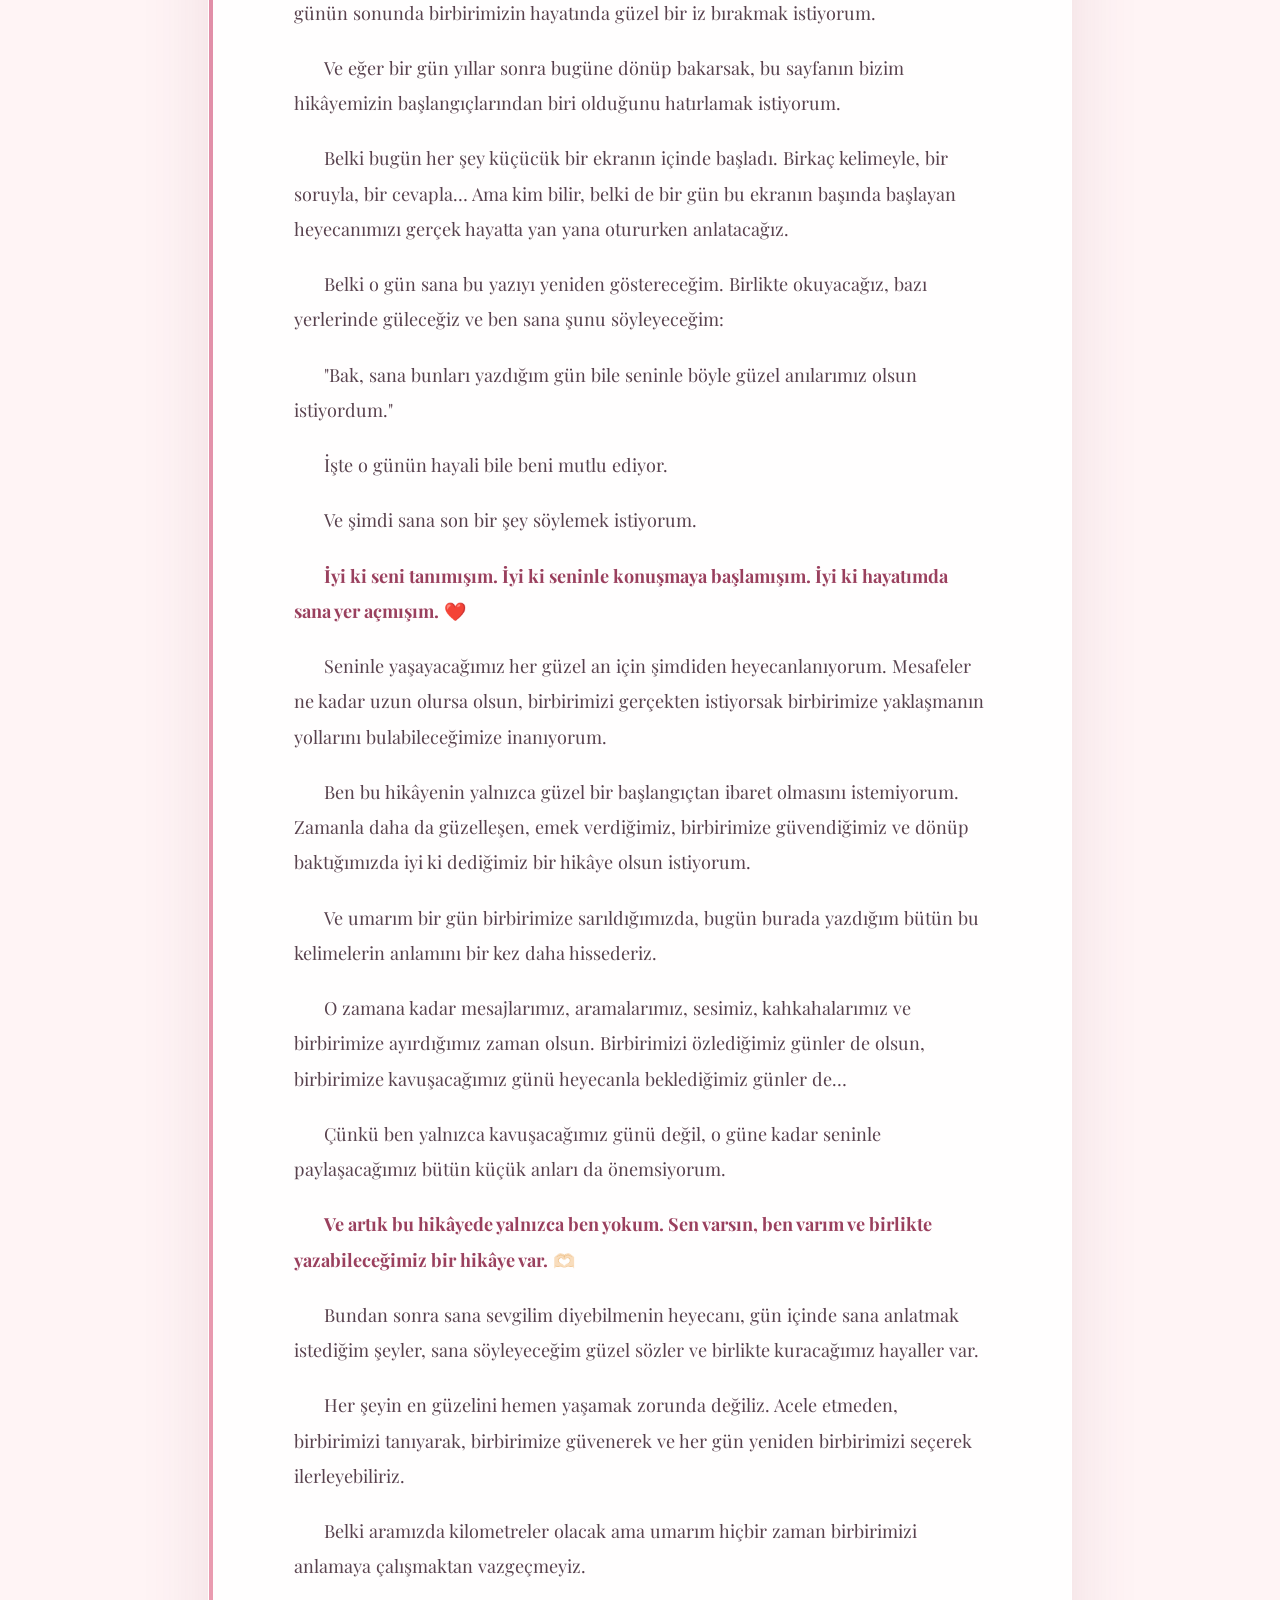
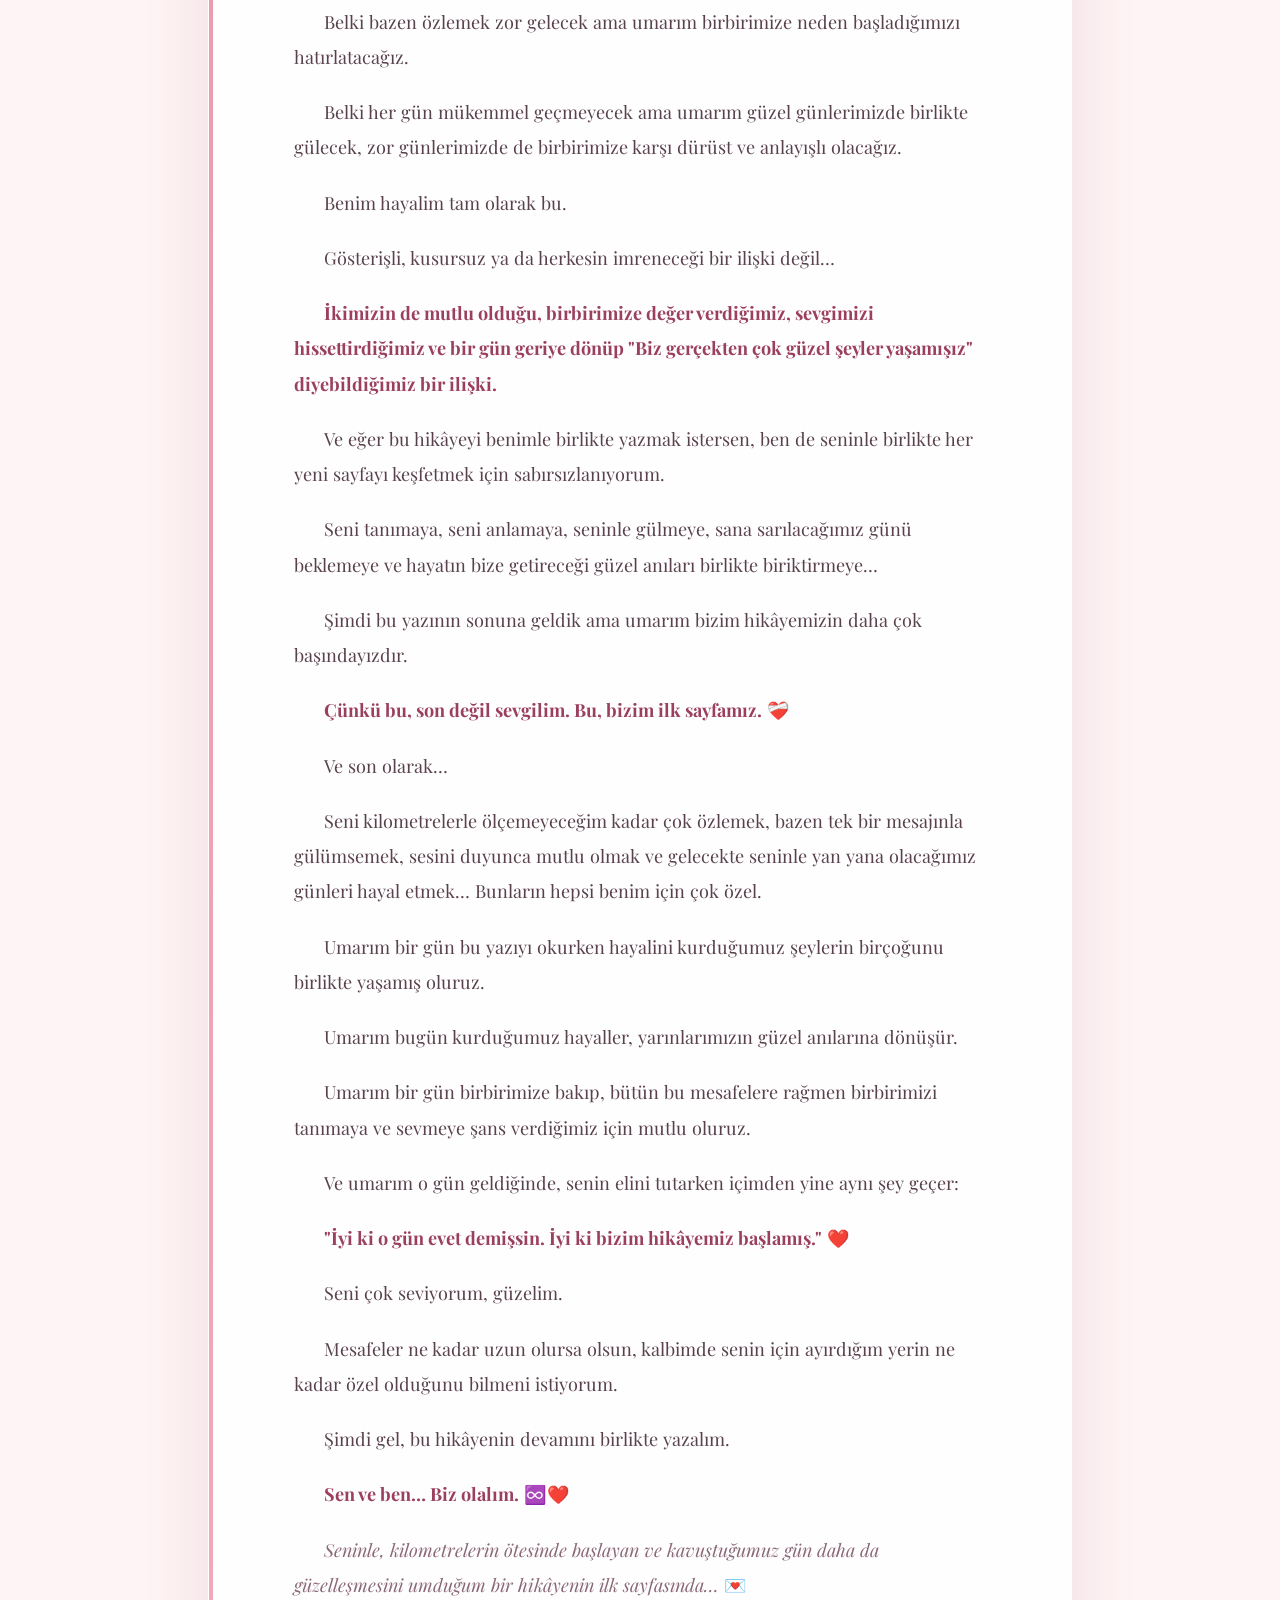
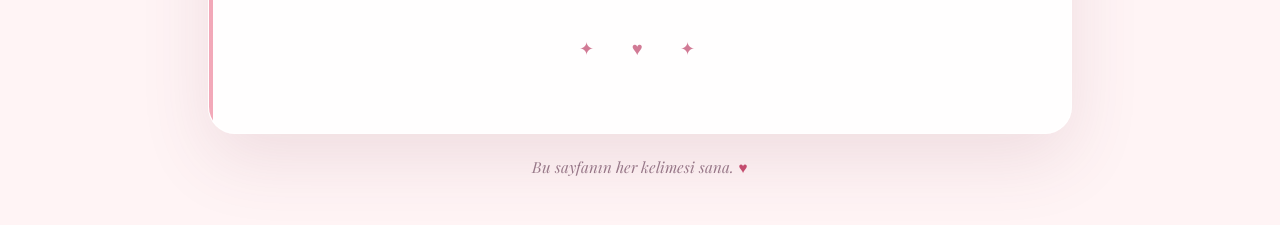
==== commit ce0164fd: "Mektup sayfasının görünümünü yenile" ====
--- a/letter.html
+++ b/letter.html
@@ -1,280 +1,31 @@
 <!doctype html>
 <html lang="tr">
-<head>
-  <meta charset="utf-8">
-  <meta name="viewport" content="width=device-width,initial-scale=1">
-  <title>Seni Çok Seviyorum, Nur ❤️</title>
-  <style>
-    html,body{height:100%;margin:0;font-family:system-ui,-apple-system,Segoe UI,Roboto,'Helvetica Neue',Arial;background:linear-gradient(180deg,#fff4f6,#fff)}
-    .wrap{max-width:820px;margin:40px auto;padding:32px;border-radius:16px;background:linear-gradient(180deg,#fff,#fff7f8);box-shadow:0 18px 60px rgba(209,62,86,0.06);color:#333}
-    h1{margin:0 0 12px;color:#e85d75;font-size:32px}
-    .subtitle{color:#6b6b6b;margin-bottom:18px}
-    .content{line-height:1.6;color:#444}
-    .actions{margin-top:22px}
-    a.back{display:inline-block;background:#ff6b81;color:#fff;padding:10px 14px;border-radius:10px;text-decoration:none}
-    .confetti-piece{position:fixed;width:10px;height:14px;will-change:transform,opacity;pointer-events:none;z-index:9999}
-  
-    *{box-sizing:border-box}
-    body{overflow-x:hidden;background:radial-gradient(ellipse at 15% 5%,#fff0f4,transparent 42%),linear-gradient(180deg,#fff7f9,#fff)}
-    .wrap{position:relative;z-index:1;width:min(100% - 2rem,820px);margin:32px auto;padding:clamp(22px,6vw,42px);border-radius:20px}
-    .content p{margin:0 0 1.15rem}
-    .content p.reveal{opacity:0;filter:blur(3px);transform:translateY(12px);transition:opacity .7s ease,filter .7s ease,transform .7s cubic-bezier(.2,.7,.2,1)}
-    .content p.reveal.visible{opacity:1;filter:blur(0);transform:translateY(0)}
-    .heart-field{position:fixed;z-index:0;inset:0;overflow:hidden;pointer-events:none}
-    .floating-heart{position:absolute;bottom:-2rem;color:rgba(232,93,117,.28);line-height:1;animation:float-heart var(--duration,10s) linear forwards;will-change:transform,opacity}
-    @keyframes float-heart{0%{opacity:0;transform:translate3d(0,0,0) rotate(-12deg) scale(.72)}12%{opacity:.8}82%{opacity:.62}100%{opacity:0;transform:translate3d(var(--drift,20px),-115vh,0) rotate(28deg) scale(1.15)}}
-    @media(max-width:600px){.wrap{width:calc(100% - 1rem);margin:10px auto;padding:25px 18px;border-radius:15px}h1{font-size:clamp(25px,8vw,34px)}.content{line-height:1.78}.subtitle{line-height:1.6}}
-    @media(prefers-reduced-motion:reduce){.floating-heart{display:none}.content p.reveal{opacity:1;filter:none;transform:none}}
-
-  </style>
-  <script>
-    // small confetti on page load
-    function spawnConfetti(){
-      const colors = ['#ff6b81','#ff9aa2','#ffd6e0','#ffe6f0','#ffd1d9'];
-      const count = 50;
-      for(let i=0;i<count;i++){
-        const el = document.createElement('div');
-        el.className = 'confetti-piece';
-        el.style.background = colors[Math.floor(Math.random()*colors.length)];
-        el.style.left = Math.random()*100 + 'vw';
-        el.style.top = (-10 - Math.random()*40) + 'vh';
-        el.style.width = (6 + Math.random()*12)+'px';
-        el.style.height = (8 + Math.random()*14)+'px';
-        el.style.borderRadius = (Math.random()>0.5? '2px' : '50%');
-        const dur = 900 + Math.random()*900;
-        el.style.transition = 'transform '+(dur/1000)+'s linear, opacity 1s linear';
-        document.body.appendChild(el);
-        requestAnimationFrame(()=>{
-          el.style.transform = `translateY(${110 + Math.random()*20}vh) rotate(${Math.random()*720}deg)`;
-          el.style.opacity = '0';
-        });
-        setTimeout(()=>el.remove(), dur+900);
-      }
-    }
-    window.addEventListener('load', spawnConfetti);
-  </script>
-</head>
-<body>
-  <div class="heart-field" id="heartField" aria-hidden="true"></div>
-  <div class="wrap">
-    <h1>Seni Çok Seviyorum</h1>
-    <div class="subtitle">Sana, kalbimden gelen bir mektup… ♡</div>
-    <div class="content" id="content">
-      <p><strong>❤️ Artık Biz Varız…</strong></p>
-      <p><strong>Sevgilim, hayatımın en güzel tesadüfü… ❤️</strong></p>
-
-      <p>Öncelikle buraya kadar geldiğin için sana teşekkür etmek istiyorum. Belki şu an yüzünde küçük bir gülümseme var, belki ne yazacağımı merak ediyorsun, belki de benim gibi heyecanlısın. Ama bilmeni istediğim bir şey var: Şu an bu yazıyı okuyor olman bile benim için çok özel. Çünkü bu sayfanın her kelimesinde sana anlatmak istediğim duygularım, sana dair hayallerim ve seninle yaşamak istediğim kocaman bir gelecek var.</p>
-
-      <p>Ve artık sana sadece seni sevdiğimi söylemek istemiyorum. Sana, hayatımda nasıl bir yerin olduğunu, neden seni seçtiğimi ve neden seninle bir gelecek hayal ettiğimi anlatmak istiyorum.</p>
-
-      <p><strong>Çünkü bugün benim için sıradan bir gün değil. Bugün, belki de birlikte yazacağımız en güzel hikâyenin ilk sayfası.</strong> ❤️</p>
-
-      <p>Biliyor musun, bazen insan hiç beklemediği bir anda biriyle tanışır. Başlangıçta her şey normal görünür. Birkaç mesaj, birkaç konuşma, küçük gülümsemeler… Sonra bir bakarsın, gün içinde anlatmak istediğin ilk kişi o olmuş. Güzel bir şey yaşadığında onunla paylaşmak istersin, canın sıkıldığında onun sesini duymak istersin. Telefonuna bildirim geldiğinde istemsizce gülümsersin. Bazen hiçbir şey yapmadan sadece onunla konuşmak bile gününü güzelleştirir.</p>
-
-      <p>İşte sen benim için böyle biri oldun.</p>
-
-      <p>Farkında mısın bilmiyorum ama seninle konuşmak, günümün en güzel anlarından biri hâline geldi. Bazen sana anlatacak çok şeyim oluyor, bazen de hiçbir şey anlatmasam bile seninle konuşmak istiyorum. Çünkü mesele ne konuştuğumuz değil, kiminle konuştuğumuz. Seninle geçen sıradan bir dakika bile benim için güzelleşebiliyor.</p>
-
-      <p>Sesin, mesajların, bana olan yaklaşımın, bazen söylediğin küçücük bir söz… Bunların benim üzerimde nasıl bir etki bıraktığını belki tam olarak bilmiyorsun. Ama keşke bazen kendime senin gözlerinden bakabilsem ve sana hissettirdiğim şeyleri görebilsem. Çünkü ben, senin yanımda olmanın nasıl bir his olduğunu şimdiden hayal ediyorum.</p>
-
-      <p>Ve işte tam burada, aramızdaki mesafeden bahsetmek istiyorum. ❤️‍🩹</p>
-
-      <p>Evet, belki şu an aynı şehirde değiliz. Belki istediğimiz zaman buluşamıyoruz. Belki canımız birbirimizi görmek istediğinde tek yapabildiğimiz şey telefonlarımızın ekranına bakmak. Belki bazen sana sarılmak istediğimde bunu yapamıyorum. Belki kötü bir gün geçirdiğinde yanında olup elini tutamıyorum. Belki sana bakıp hiçbir şey söylemeden bile anlaşmak isterken aramızda kilometreler var.</p>
-
-      <p>Ama biliyor musun, ben mesafeyi sadece iki insanın arasındaki kilometreler olarak görüyorum. Çünkü bir insanın kalbine yakın olmak için her zaman fiziksel olarak yanında olması gerekmiyor.</p>
-
-      <p><strong>Ben sana kilometrelerce uzakta olsam bile, kalbimle yanında olmak istiyorum.</strong></p>
-
-      <p>Üzüldüğünde seni dinleyen, mutlu olduğunda seninle sevinen, kendini yalnız hissettiğinde sana yalnız olmadığını hatırlatan kişi olmak istiyorum. Her şey yolundayken değil, işler zorlaştığında da yanında kalmak istiyorum. Sadece güzel günlerinin değil, zor günlerinin de bir parçası olmak istiyorum.</p>
-
-      <p>Çünkü benim istediğim şey yalnızca seninle güzel vakit geçirmek değil. Ben seninle bir bağ kurmak, birbirimizi tanımak, anlamak, birbirimize güvenmek ve zamanla çok daha güzel bir şey inşa etmek istiyorum.</p>
-
-      <p>Senden mükemmel olmanı beklemiyorum. Her zaman mutlu olmanı, hiç üzülmemeni, hiç hata yapmamamızı da beklemiyorum. İkimiz de insanız. Bazen yanlış anlayabiliriz, bazen tartışabiliriz, bazen birbirimizi istemeden kırabiliriz. Ama benim dileğim, böyle zamanlarda birbirimizden uzaklaşmak yerine birbirimize yaklaşmayı öğrenmemiz.</p>
-
-      <p>Birbirimizi dinleyelim. İçimize atmak yerine konuşalım. Gururumuz yüzünden sevgimizi saklamayalım. Bir sorun olduğunda birbirimize karşı değil, soruna karşı birlikte duralım.</p>
-
-      <p>Çünkü ben haklı çıkmak için seni kaybetmek istemiyorum. Bir tartışmayı kazanıp seni üzmek istemiyorum. Ben seninle aynı takımda olmak istiyorum. Sen ve ben, karşımızdaki iki rakip değil; birbirini anlamaya çalışan iki insan olalım istiyorum.</p>
-
-      <p>Ve eğer bir gün moralin bozulursa, kendini yetersiz hissedersen ya da kimsenin seni anlamadığını düşünürsen, sana seni olduğun hâlinle önemseyen birinin olduğunu hatırlatmak isterim.</p>
-
-      <p>Senin her zaman güçlü görünmek zorunda olmadığın, her şeyi tek başına çözmek zorunda olmadığın bir yer olmak istiyorum. Bana içini dökebildiğin, saçmalayabildiğin, gülebildiğin, ağlayabildiğin, kendin olabildiğin biri olmak istiyorum.</p>
-
-      <p>Seni değiştirmek için değil, seni tanımak için yanında olmak istiyorum. Seni kontrol etmek için değil, sana güvenmeyi ve senin güvenini kazanmayı istiyorum. Seni kendime ait bir şey gibi görmek için değil, kendi hayatı ve hayalleri olan bir insan olarak sevmek istiyorum.</p>
-
-      <p><strong>Ben senin sadece sevgilin olmak değil, aynı zamanda en güvendiğin insanlardan biri olmak istiyorum.</strong> ❤️</p>
-
-      <p>Peki ya geleceğimiz?</p>
-
-      <p>İnan bana, bazen geleceği düşündüğümde aklıma öyle güzel şeyler geliyor ki… Belki bunlar şu an çok uzakta gibi görünüyor ama ben o günleri hayal etmeyi seviyorum.</p>
-
-      <p>Bir gün gelecek ve artık birbirimize sadece ekranlardan bakmayacağız.</p>
-
-      <p>Bir gün sana sarılabileceğim. Gerçekten, sımsıkı sarılabileceğim. O an ne söyleyeceğimi bile unutabilirim belki. Çünkü bazen insanın içinde biriktirdiği bütün özlemi anlatacak kelime bulması mümkün olmuyor. Belki sadece sana sarılıp birkaç saniye öylece kalmak isteyeceğim. Belki yüzüne bakıp gülümseyeceğim. Belki de içimden, "İşte sonunda buradasın," diyeceğim.</p>
-
-      <p>O gün geldiğinde kilometrelerin ne kadar uzun olduğunu değil, onları aşmak için ne kadar sabrettiğimizi hatırlamak istiyorum.</p>
-
-      <p>Seninle yürüyüşe çıkmak istiyorum. Elini tutup yan yana yürümek, saçma sapan şeylere gülmek, birlikte fotoğraflar çekmek, güzel bir yerde oturup saatlerce konuşmak istiyorum. Bazen hiçbir plan yapmadan dışarı çıkalım, bazen evde oturup film izleyelim, bazen de sadece yan yana duralım istiyorum.</p>
-
-      <p>Birlikte yaşayacağımız küçük anları hayal ediyorum. Mesela sana sevdiğin bir şeyi alıp sürpriz yapmak… Birlikte yemek yemek… Sen bir şey anlatırken yüzüne bakıp seni dinlemek… Birlikte güldüğümüz bir anın fotoğrafını saklamak… Sonra aylar geçince o fotoğrafa bakıp aynı gün hakkında yeniden konuşmak…</p>
-
-      <p>Belki bir gün bugünleri hatırlayıp güleceğiz. "Hatırlıyor musun, bir zamanlar birbirimizi görmek için gün sayıyorduk?" diyeceğiz.</p>
-
-      <p>Ve ben o gün geldiğinde, bütün bu bekleyişin sonunda seninle yan yana olmanın ne kadar güzel olduğunu hissetmek istiyorum.</p>
-
-      <p>Ama sana boş vaatler vermek istemiyorum. Her şeyin kolay olacağını, hiç zorlanmayacağımızı ya da geleceğin nasıl şekilleneceğini bildiğimi söyleyemem. Hayat bazen planlarımızı değiştirebilir. Önemli olan, birbirimize karşı dürüst olmamız ve aynı şeyi istiyorsak bunun için birlikte çaba göstermemiz.</p>
-
-      <p>Benim sana vermek istediğim şey, gerçekleşmesi garanti olmayan büyük sözler değil; bugün başlayıp zamanla davranışlarımla göstermeyi umduğum gerçek bir sevgi.</p>
-
-      <p>Sana zaman ayırmak, seni dinlemek, seni önemsemek, verdiğim sözleri tutmaya çalışmak ve aramızdaki güveni korumak istiyorum. Çünkü biliyorum ki bir ilişki yalnızca güzel sözlerle değil, o sözlerin arkasında durmakla güzelleşir.</p>
-
-      <p>Ve ben seninle böyle bir ilişki istiyorum.</p>
-
-      <p>Sadece bugün heyecanlandığımız için değil, zaman geçtikçe birbirimizi daha iyi tanıdığımız için de birbirimizi seçelim istiyorum.</p>
-
-      <p>Her gün aynı duyguları aynı yoğunlukta yaşamayabiliriz. Ama sevgimizin yanında saygımız, güvenimiz ve birbirimize gösterdiğimiz özen de olsun istiyorum. Birbirimizin hayatını güzelleştirelim, birbirimizi büyütelim ve birlikte güzel anılar biriktirelim istiyorum.</p>
-
-      <p><strong>Çünkü benim için aşk yalnızca birini özlemek değil; onu tanımaya, anlamaya ve hayatında ona gerçekten yer açmaya gönüllü olmaktır.</strong></p>
-
-      <p>Ve ben sana hayatımda böyle bir yer açmak istiyorum. ❤️</p>
-
-      <p>Belki şu an bu yazıyı okurken gülümsüyorsun. Belki bazı cümleleri tekrar okuyorsun. Belki de "Bu çocuk gerçekten bunları mı düşünüyor?" diyorsun. Evet, düşünüyorum. Çünkü sana anlatmak istediğim şeyleri birkaç kelimeye sığdırmak istemedim.</p>
-
-      <p>Sana sadece "Seni seviyorum" deyip geçmek istemedim. Çünkü bazen üç kelimenin arkasında anlatılmayı bekleyen kocaman bir dünya oluyor.</p>
-
-      <p>Benim dünyamda seninle ilgili hayaller, birlikte yaşayabileceğimiz anlar, konuşmalarımız, gülüşlerin ve henüz yaşamadığımız nice güzel gün var.</p>
-
-      <p>Ve şunu bilmeni istiyorum: Seninle bir ilişkiye başlamak benim için sadece sana sevgilim demek olmayacak. Bu, seni daha yakından tanımaya, aramızdaki bağı güçlendirmeye ve birlikte bir şeyler inşa etmeye verdiğim bir şans olacak.</p>
-
-      <p>Senden her şeyi bir anda bilmeni ya da anlamanı beklemiyorum. Birbirimizi zamanla tanıyacağız. Birbirimizin sevdiği şeyleri, hassas noktalarını, hayallerini ve korkularını öğreneceğiz. Belki birbirimizin hiç bilmediğimiz yönlerini keşfedeceğiz.</p>
-
-      <p>Ve umarım zaman geçtikçe sen de benim yanında kendin olabildiğin, güvende hissettiğin ve içtenlikle gülümseyebildiğin bir insan olduğumu hissedersin.</p>
-
-      <p>Çünkü senin mutluluğun benim için önemli. Senin düşüncelerin önemli. Senin sınırların, hayallerin ve duyguların önemli. Benimle birlikteyken kendinden vazgeçmeni değil, kendin olarak sevilmenin ne demek olduğunu hissetmeni isterim.</p>
-
-      <p>Sana her zaman kusursuz davranacağımı iddia edemem ama yanlış yaptığımda dinlemeye, anlamaya ve düzeltmeye çalışmak isterim. Seni hiçbir zaman üzmeyeceğimi söyleyemem ama üzüldüğünde bunu önemsemek ve aramızdaki sorunları çözmek için çaba göstermek isterim.</p>
-
-      <p>Çünkü seni sevmenin, yalnızca güzel anlarda romantik cümleler kurmaktan daha fazlası olduğuna inanıyorum.</p>
-
-      <p>Bazen sevgi, gününün nasıl geçtiğini sormaktır. Bazen yoğun olsan bile birbirinize vakit ayırmanın bir yolunu bulmaktır. Bazen bir yanlış anlaşılmayı sabırla çözmektir. Bazen de karşındaki insanın konuşmaya değil, yalnızca anlaşılmaya ihtiyacı olduğunu fark etmektir.</p>
-
-      <p>Ben seninle bunları öğrenmek istiyorum.</p>
-
-      <p>Seninle birlikte büyümek, birlikte gülmek, birlikte yeni şeyler keşfetmek ve günün sonunda birbirimizin hayatında güzel bir iz bırakmak istiyorum.</p>
-
-      <p>Ve eğer bir gün yıllar sonra bugüne dönüp bakarsak, bu sayfanın bizim hikâyemizin başlangıçlarından biri olduğunu hatırlamak istiyorum.</p>
-
-      <p>Belki bugün her şey küçücük bir ekranın içinde başladı. Birkaç kelimeyle, bir soruyla, bir cevapla… Ama kim bilir, belki de bir gün bu ekranın başında başlayan heyecanımızı gerçek hayatta yan yana otururken anlatacağız.</p>
-
-      <p>Belki o gün sana bu yazıyı yeniden göstereceğim. Birlikte okuyacağız, bazı yerlerinde güleceğiz ve ben sana şunu söyleyeceğim:</p>
-
-      <p>"Bak, sana bunları yazdığım gün bile seninle böyle güzel anılarımız olsun istiyordum."</p>
-
-      <p>İşte o günün hayali bile beni mutlu ediyor.</p>
-
-      <p>Ve şimdi sana son bir şey söylemek istiyorum.</p>
-
-      <p><strong>İyi ki seni tanımışım. İyi ki seninle konuşmaya başlamışım. İyi ki hayatımda sana yer açmışım.</strong> ❤️</p>
-
-      <p>Seninle yaşayacağımız her güzel an için şimdiden heyecanlanıyorum. Mesafeler ne kadar uzun olursa olsun, birbirimizi gerçekten istiyorsak birbirimize yaklaşmanın yollarını bulabileceğimize inanıyorum.</p>
-
-      <p>Ben bu hikâyenin yalnızca güzel bir başlangıçtan ibaret olmasını istemiyorum. Zamanla daha da güzelleşen, emek verdiğimiz, birbirimize güvendiğimiz ve dönüp baktığımızda iyi ki dediğimiz bir hikâye olsun istiyorum.</p>
-
-      <p>Ve umarım bir gün birbirimize sarıldığımızda, bugün burada yazdığım bütün bu kelimelerin anlamını bir kez daha hissederiz.</p>
-
-      <p>O zamana kadar mesajlarımız, aramalarımız, sesimiz, kahkahalarımız ve birbirimize ayırdığımız zaman olsun. Birbirimizi özlediğimiz günler de olsun, birbirimize kavuşacağımız günü heyecanla beklediğimiz günler de…</p>
-
-      <p>Çünkü ben yalnızca kavuşacağımız günü değil, o güne kadar seninle paylaşacağımız bütün küçük anları da önemsiyorum.</p>
-
-      <p><strong>Ve artık bu hikâyede yalnızca ben yokum. Sen varsın, ben varım ve birlikte yazabileceğimiz bir hikâye var.</strong> 🫶🏻</p>
-
-      <p>Bundan sonra sana sevgilim diyebilmenin heyecanı, gün içinde sana anlatmak istediğim şeyler, sana söyleyeceğim güzel sözler ve birlikte kuracağımız hayaller var.</p>
-
-      <p>Her şeyin en güzelini hemen yaşamak zorunda değiliz. Acele etmeden, birbirimizi tanıyarak, birbirimize güvenerek ve her gün yeniden birbirimizi seçerek ilerleyebiliriz.</p>
-
-      <p>Belki aramızda kilometreler olacak ama umarım hiçbir zaman birbirimizi anlamaya çalışmaktan vazgeçmeyiz.</p>
-
-      <p>Belki bazen özlemek zor gelecek ama umarım birbirimize neden başladığımızı hatırlatacağız.</p>
-
-      <p>Belki her gün mükemmel geçmeyecek ama umarım güzel günlerimizde birlikte gülecek, zor günlerimizde de birbirimize karşı dürüst ve anlayışlı olacağız.</p>
-
-      <p>Benim hayalim tam olarak bu.</p>
-
-      <p>Gösterişli, kusursuz ya da herkesin imreneceği bir ilişki değil…</p>
-
-      <p><strong>İkimizin de mutlu olduğu, birbirimize değer verdiğimiz, sevgimizi hissettirdiğimiz ve bir gün geriye dönüp "Biz gerçekten çok güzel şeyler yaşamışız" diyebildiğimiz bir ilişki.</strong></p>
-
-      <p>Ve eğer bu hikâyeyi benimle birlikte yazmak istersen, ben de seninle birlikte her yeni sayfayı keşfetmek için sabırsızlanıyorum.</p>
-
-      <p>Seni tanımaya, seni anlamaya, seninle gülmeye, sana sarılacağımız günü beklemeye ve hayatın bize getireceği güzel anıları birlikte biriktirmeye…</p>
-
-      <p>Şimdi bu yazının sonuna geldik ama umarım bizim hikâyemizin daha çok başındayızdır.</p>
-
-      <p><strong>Çünkü bu, son değil sevgilim. Bu, bizim ilk sayfamız.</strong> ❤️‍🩹</p>
-
-      <p>Ve son olarak…</p>
-
-      <p>Seni kilometrelerle ölçemeyeceğim kadar çok özlemek, bazen tek bir mesajınla gülümsemek, sesini duyunca mutlu olmak ve gelecekte seninle yan yana olacağımız günleri hayal etmek… Bunların hepsi benim için çok özel.</p>
-
-      <p>Umarım bir gün bu yazıyı okurken hayalini kurduğumuz şeylerin birçoğunu birlikte yaşamış oluruz.</p>
-
-      <p>Umarım bugün kurduğumuz hayaller, yarınlarımızın güzel anılarına dönüşür.</p>
-
-      <p>Umarım bir gün birbirimize bakıp, bütün bu mesafelere rağmen birbirimizi tanımaya ve sevmeye şans verdiğimiz için mutlu oluruz.</p>
-
-      <p>Ve umarım o gün geldiğinde, senin elini tutarken içimden yine aynı şey geçer:</p>
-
-      <p><strong>"İyi ki o gün evet demişsin. İyi ki bizim hikâyemiz başlamış."</strong> ❤️</p>
-
-      <p>Seni çok seviyorum, güzelim.</p>
-
-      <p>Mesafeler ne kadar uzun olursa olsun, kalbimde senin için ayırdığım yerin ne kadar özel olduğunu bilmeni istiyorum.</p>
-
-      <p>Şimdi gel, bu hikâyenin devamını birlikte yazalım.</p>
-
-      <p><strong>Sen ve ben… Biz olalım.</strong> ♾️❤️</p>
-
-      <p><em>Seninle, kilometrelerin ötesinde başlayan ve kavuştuğumuz gün daha da güzelleşmesini umduğum bir hikâyenin ilk sayfasında…</em> 💌</p>
-    </div>
-    <div class="actions">
-      <a class="back" href="index.html">Geri</a>
-    </div>
-  </div>
-
-  <script>
-    (() => {
-      const paragraphs = document.querySelectorAll(".content p");
-      if ("IntersectionObserver" in window && !window.matchMedia("(prefers-reduced-motion: reduce)").matches) {
-        const observer = new IntersectionObserver((entries, currentObserver) => {
-          entries.forEach((entry) => {
-            if (entry.isIntersecting) {
-              entry.target.classList.add("visible");
-              currentObserver.unobserve(entry.target);
-            }
-          });
-        }, {rootMargin:"0px 0px -6% 0px",threshold:.05});
-        paragraphs.forEach((paragraph,index) => {
-          paragraph.classList.add("reveal");
-          paragraph.style.transitionDelay = Math.min(index*25,150) + "ms";
-          observer.observe(paragraph);
-        });
-      }
-      const field = document.getElementById("heartField");
-      if (!field || window.matchMedia("(prefers-reduced-motion: reduce)").matches) return;
-      const addHeart = () => {
-        const heart = document.createElement("span");
-        heart.className = "floating-heart";
-        heart.textContent = Math.random() > .7 ? "♡" : "♥";
-        heart.style.left = (Math.random()*100) + "%";
-        heart.style.fontSize = (12 + Math.random()*18) + "px";
-        heart.style.setProperty("--duration",(8 + Math.random()*7) + "s");
-        heart.style.setProperty("--drift",Math.round(Math.random()*90-45) + "px");
-        field.append(heart);
-        window.setTimeout(() => heart.remove(),16000);
-      };
-      const timer = window.setInterval(addHeart,720);
-      window.addEventListener("pagehide",() => window.clearInterval(timer),{once:true});
-    })();
-  </script>
-
-</body>
+  <head>
+    <meta charset="utf-8" />
+    <meta name="viewport" content="width=device-width, initial-scale=1" />
+    <meta name="theme-color" content="#fff4f5" />
+    <meta name="description" content="Nur için, kalpten yazılmış bir mektup." />
+    <title>Artık Biz Varız…</title>
+    <link rel="preconnect" href="https://fonts.googleapis.com" />
+    <link rel="preconnect" href="https://fonts.gstatic.com" crossorigin />
+    <link href="https://fonts.googleapis.com/css2?family=DM+Sans:wght@400;500;600;700&family=Playfair+Display:wght@500;600;700&display=swap" rel="stylesheet" />
+    <link rel="stylesheet" href="styles.css" />
+    <script src="letter.js" defer></script>
+  </head>
+  <body class="letter-page">
+    <div class="ambient ambient-one" aria-hidden="true"></div>
+    <div class="ambient ambient-two" aria-hidden="true"></div>
+    <div id="heart-field" class="heart-field" aria-hidden="true"></div>
+    <main class="letter-shell">
+      <a class="back-link" href="index.html"><span aria-hidden="true">←</span> Baştaki soruya dön</a>
+      <article class="letter-card">
+        <div class="letter-flourish" aria-hidden="true">♡</div>
+        <div id="letter-content" class="letter-content">
+          <p class="loading-note">Mektubun açılıyor… <span aria-hidden="true">♡</span></p>
+        </div>
+        <div class="letter-end" aria-hidden="true">✦ &nbsp; ♥ &nbsp; ✦</div>
+      </article>
+      <footer class="letter-footer">Bu sayfanın her kelimesi sana. <span aria-hidden="true">♥</span></footer>
+    </main>
+  </body>
 </html>
--- a/styles.css
+++ b/styles.css
@@ -0,0 +1,86 @@
+:root{
+  color-scheme:light;
+  --ink:#472a3a;
+  --muted:#977987;
+  --rose:#c84e70;
+  --rose-dark:#a73558;
+  --paper:rgba(255,255,255,.82);
+  --serif:"Playfair Display",Georgia,serif;
+  --sans:"DM Sans","Segoe UI",sans-serif;
+}
+*{box-sizing:border-box}
+html{min-width:320px;scroll-behavior:smooth}
+body{min-height:100vh;margin:0;overflow-x:hidden;color:var(--ink);background:#fff4f5;font-family:var(--sans)}
+body::before{
+  position:fixed;z-index:-2;inset:0;
+  background:
+    radial-gradient(ellipse at 18% 15%,rgba(255,213,220,.7),transparent 38%),
+    radial-gradient(ellipse at 87% 84%,rgba(244,202,222,.65),transparent 34%),
+    linear-gradient(135deg,#fff8f5 0%,#fff0f4 48%,#fdf1f7 100%);
+  content:"";
+}
+.ambient{position:fixed;z-index:-1;width:22rem;aspect-ratio:1;border:1px solid rgba(200,78,112,.1);border-radius:50%;pointer-events:none}
+.ambient-one{top:-13rem;left:-8rem;box-shadow:0 0 0 2rem rgba(200,78,112,.025),0 0 0 4rem rgba(200,78,112,.02)}
+.ambient-two{right:-13rem;bottom:-15rem;width:30rem;box-shadow:0 0 0 2rem rgba(200,78,112,.025),0 0 0 4rem rgba(200,78,112,.02)}
+.heart-field{position:fixed;z-index:0;inset:0;overflow:hidden;pointer-events:none}
+.floating-heart{position:absolute;bottom:-3rem;color:rgba(200,78,112,.24);line-height:1;animation:float-heart var(--duration,9s) linear forwards;will-change:transform,opacity}
+@keyframes float-heart{
+  0%{opacity:0;transform:translate3d(0,0,0) rotate(-12deg) scale(.72)}
+  12%{opacity:.8}82%{opacity:.62}
+  100%{opacity:0;transform:translate3d(var(--drift,22px),-115vh,0) rotate(28deg) scale(1.15)}
+}
+.proposal-shell,.letter-shell{position:relative;z-index:1}
+.proposal-shell{display:grid;min-height:100svh;place-items:center;padding:2rem 1.25rem 1.25rem}
+.proposal-card{
+  width:min(100%,42rem);padding:clamp(2.5rem,8vw,5rem) clamp(1.3rem,7vw,4.5rem) 2.2rem;
+  border:1px solid rgba(255,255,255,.9);border-radius:2rem;background:var(--paper);
+  box-shadow:0 28px 80px rgba(123,56,84,.13),0 2px 12px rgba(123,56,84,.05),inset 0 1px 0 #fff;
+  text-align:center;backdrop-filter:blur(12px);animation:card-arrive .9s cubic-bezier(.2,.8,.2,1) both
+}
+@keyframes card-arrive{from{opacity:0;transform:translateY(20px) scale(.985)}to{opacity:1;transform:translateY(0) scale(1)}}
+.tiny-heart{display:grid;width:2.8rem;height:2.8rem;place-items:center;margin:0 auto 1.35rem;border-radius:50%;color:var(--rose);background:#fff0f3;font-size:1.25rem;animation:heartbeat 2.1s ease-in-out infinite}
+@keyframes heartbeat{0%,35%,100%{transform:scale(1)}18%{transform:scale(1.15)}27%{transform:scale(1.05)}}
+.eyebrow{margin:0 0 .9rem;color:var(--rose);font-size:.74rem;font-weight:700;letter-spacing:.19em;text-transform:uppercase}
+.proposal-card h1{margin:0;font-family:var(--serif);font-size:clamp(2.5rem,8vw,4.45rem);font-weight:600;letter-spacing:-.045em;line-height:1.1}
+.proposal-card h1 span{color:var(--rose);font-style:italic}
+.subline{margin:1.35rem auto 0;color:var(--muted);font-size:clamp(.93rem,2.3vw,1.05rem);line-height:1.7}
+.button-playground{position:relative;display:flex;min-height:10rem;align-items:center;justify-content:center;gap:1rem;margin-top:1.25rem;isolation:isolate}
+.answer-button{display:inline-flex;min-width:7.2rem;min-height:3.25rem;align-items:center;justify-content:center;gap:.4rem;padding:.8rem 1.5rem;border:0;border-radius:999px;font:700 1rem/1 var(--sans);text-decoration:none;cursor:pointer;-webkit-tap-highlight-color:transparent;transition:background .2s ease,box-shadow .2s ease,transform .25s cubic-bezier(.2,.8,.2,1),font-size .25s ease,padding .25s ease}
+.answer-button:focus-visible,.back-link:focus-visible{outline:3px solid #e48aa0;outline-offset:4px}
+.yes-button{position:relative;z-index:1;color:#fff;background:var(--rose);box-shadow:0 9px 22px rgba(200,78,112,.25)}
+.yes-button:hover{background:var(--rose-dark);box-shadow:0 12px 26px rgba(200,78,112,.32)}
+.yes-button span{font-size:1.13em}
+.no-button{position:relative;z-index:2;color:#8f7180;background:#fff;box-shadow:0 6px 18px rgba(76,45,61,.1);white-space:nowrap}
+.no-button.is-running{position:absolute;transform:translate(-50%,-50%) rotate(var(--no-rotation,0deg))}
+.no-button:hover{background:#fff8fa}
+.signature{margin:.8rem 0 0;color:#a88a98;font-family:var(--serif);font-size:1rem;font-style:italic}
+.signature span,.letter-footer span{color:var(--rose)}
+.page-note{margin:1.35rem 0 0;color:#a88a98;font-size:.75rem;letter-spacing:.04em}
+.letter-shell{width:min(calc(100% - 2rem),54rem);margin:0 auto;padding:2rem 0 3rem}
+.back-link{display:inline-flex;align-items:center;gap:.5rem;margin:0 0 1rem .25rem;color:#906c7d;font-size:.87rem;text-decoration:none;transition:color .2s ease}
+.back-link:hover{color:var(--rose-dark)}
+.letter-card{position:relative;overflow:hidden;padding:clamp(2rem,7vw,4.5rem) clamp(1.35rem,7vw,5.3rem);border:1px solid rgba(255,255,255,.95);border-radius:1.7rem;background:rgba(255,255,255,.88);box-shadow:0 25px 70px rgba(123,56,84,.12),inset 0 1px 0 #fff;backdrop-filter:blur(12px)}
+.letter-card::before{position:absolute;inset:0 auto 0 0;width:4px;background:linear-gradient(#f3a9b9,#d982a0,#f3a9b9);content:""}
+.letter-flourish{margin:0 0 1.3rem;color:var(--rose);font-family:var(--serif);font-size:2.2rem;text-align:center;animation:heartbeat 2.5s ease-in-out infinite}
+.letter-content{min-height:10rem;color:#58414d;font-family:var(--serif);font-size:clamp(1.02rem,2.45vw,1.13rem);line-height:1.95}
+.letter-content h1{margin:0 0 2.25rem;color:#592d43;font-family:var(--serif);font-size:clamp(2rem,6vw,3.05rem);letter-spacing:-.035em;line-height:1.2;text-align:center;animation:card-arrive .9s both}
+.letter-content p{margin:0 0 1.25rem;white-space:pre-wrap}
+.letter-content strong{color:#9a405e;font-weight:700}
+.letter-content em{color:#8a6878}
+.letter-content .reveal{opacity:0;filter:blur(3px);transform:translateY(12px);transition:opacity .72s ease,filter .72s ease,transform .72s cubic-bezier(.2,.7,.2,1)}
+.letter-content .reveal.is-visible{opacity:1;filter:blur(0);transform:translateY(0)}
+.loading-note,.load-error{color:var(--muted);text-align:center}
+.letter-end{margin-top:2.2rem;color:#d17a95;font-size:1.15rem;letter-spacing:.35rem;text-align:center}
+.letter-footer{padding:1.4rem 0 0;color:#9a7c8c;font-family:var(--serif);font-size:.95rem;font-style:italic;text-align:center}
+@media(max-width:520px){
+  .proposal-shell{padding:1rem .8rem}
+  .proposal-card{border-radius:1.45rem}
+  .button-playground{min-height:10.5rem;gap:.65rem}
+  .answer-button{min-width:6.3rem;min-height:3.1rem;padding:.75rem 1.15rem}
+  .letter-shell{width:calc(100% - 1rem);padding-top:1rem}
+  .letter-card{border-radius:1.25rem}
+}
+@media(prefers-reduced-motion:reduce){
+  *,*::before,*::after{scroll-behavior:auto!important;animation-duration:.01ms!important;animation-iteration-count:1!important;transition-duration:.01ms!important}
+  .floating-heart{display:none}
+}
